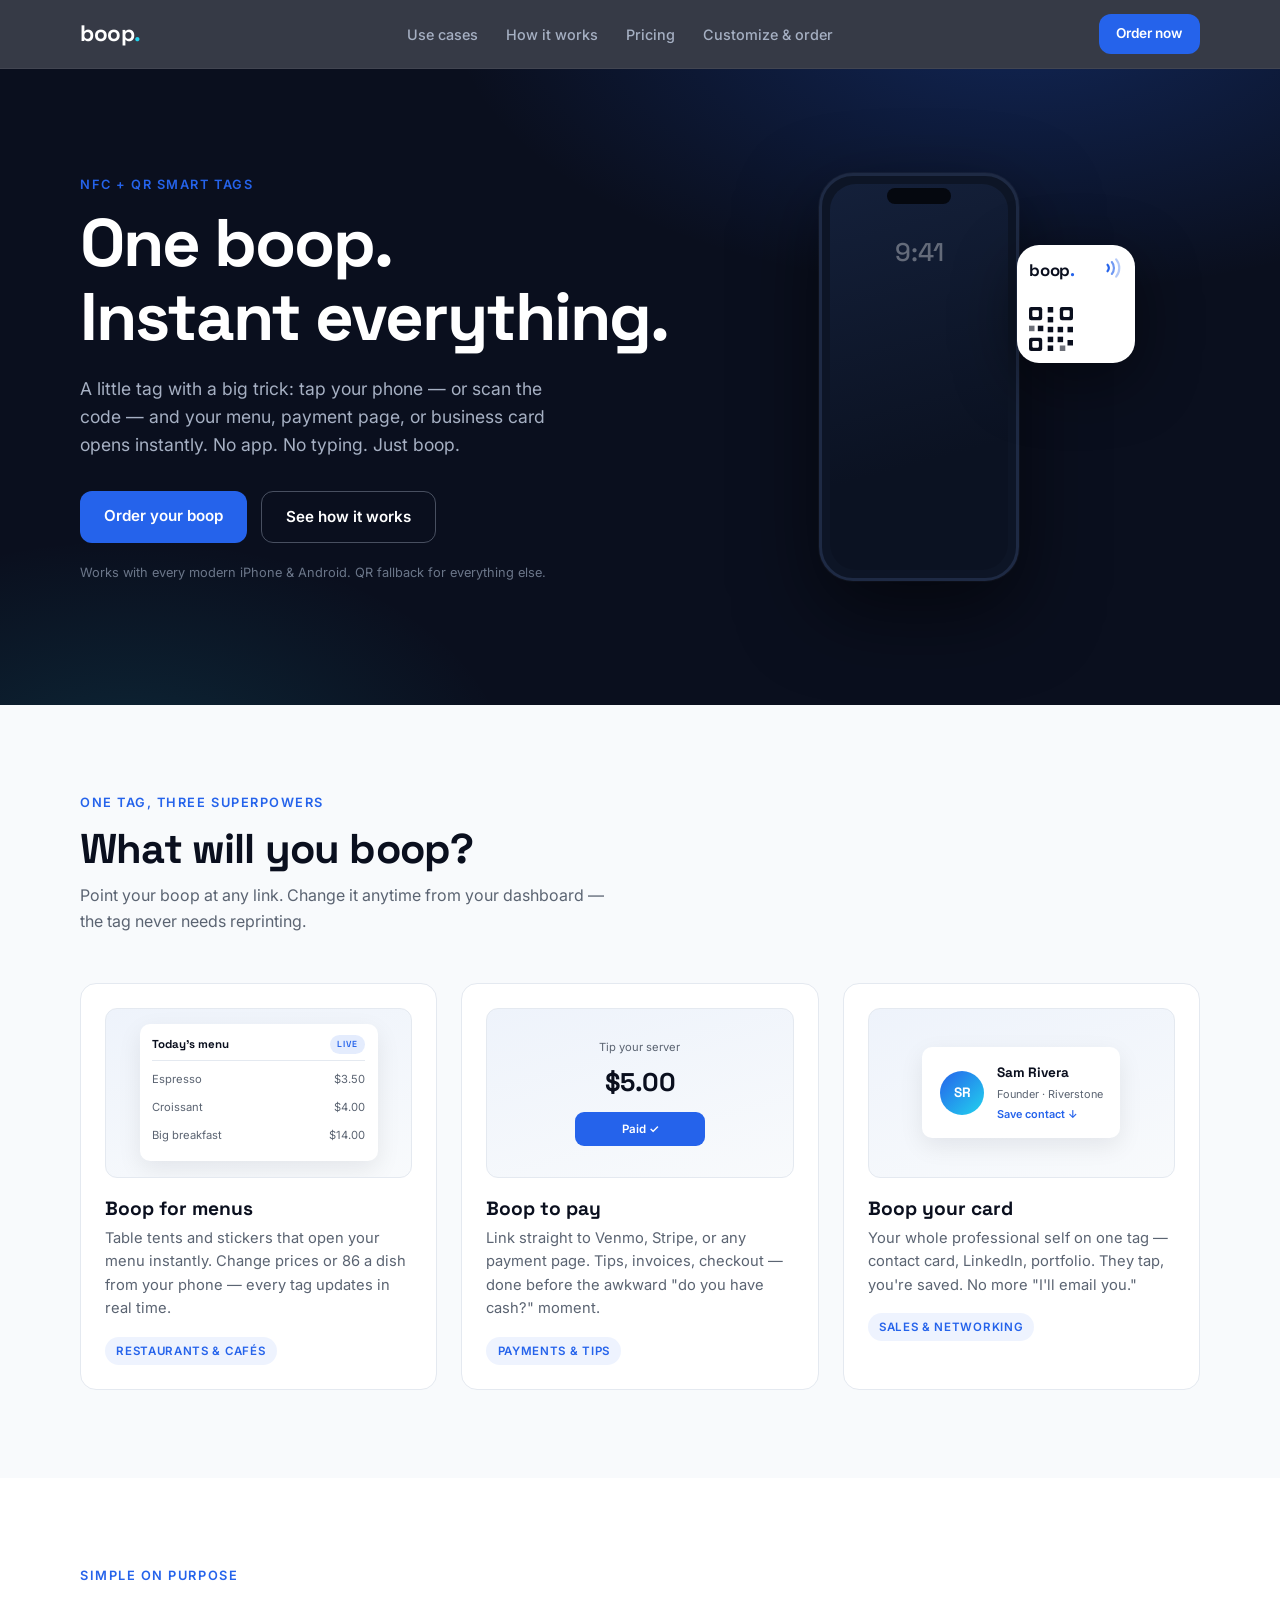
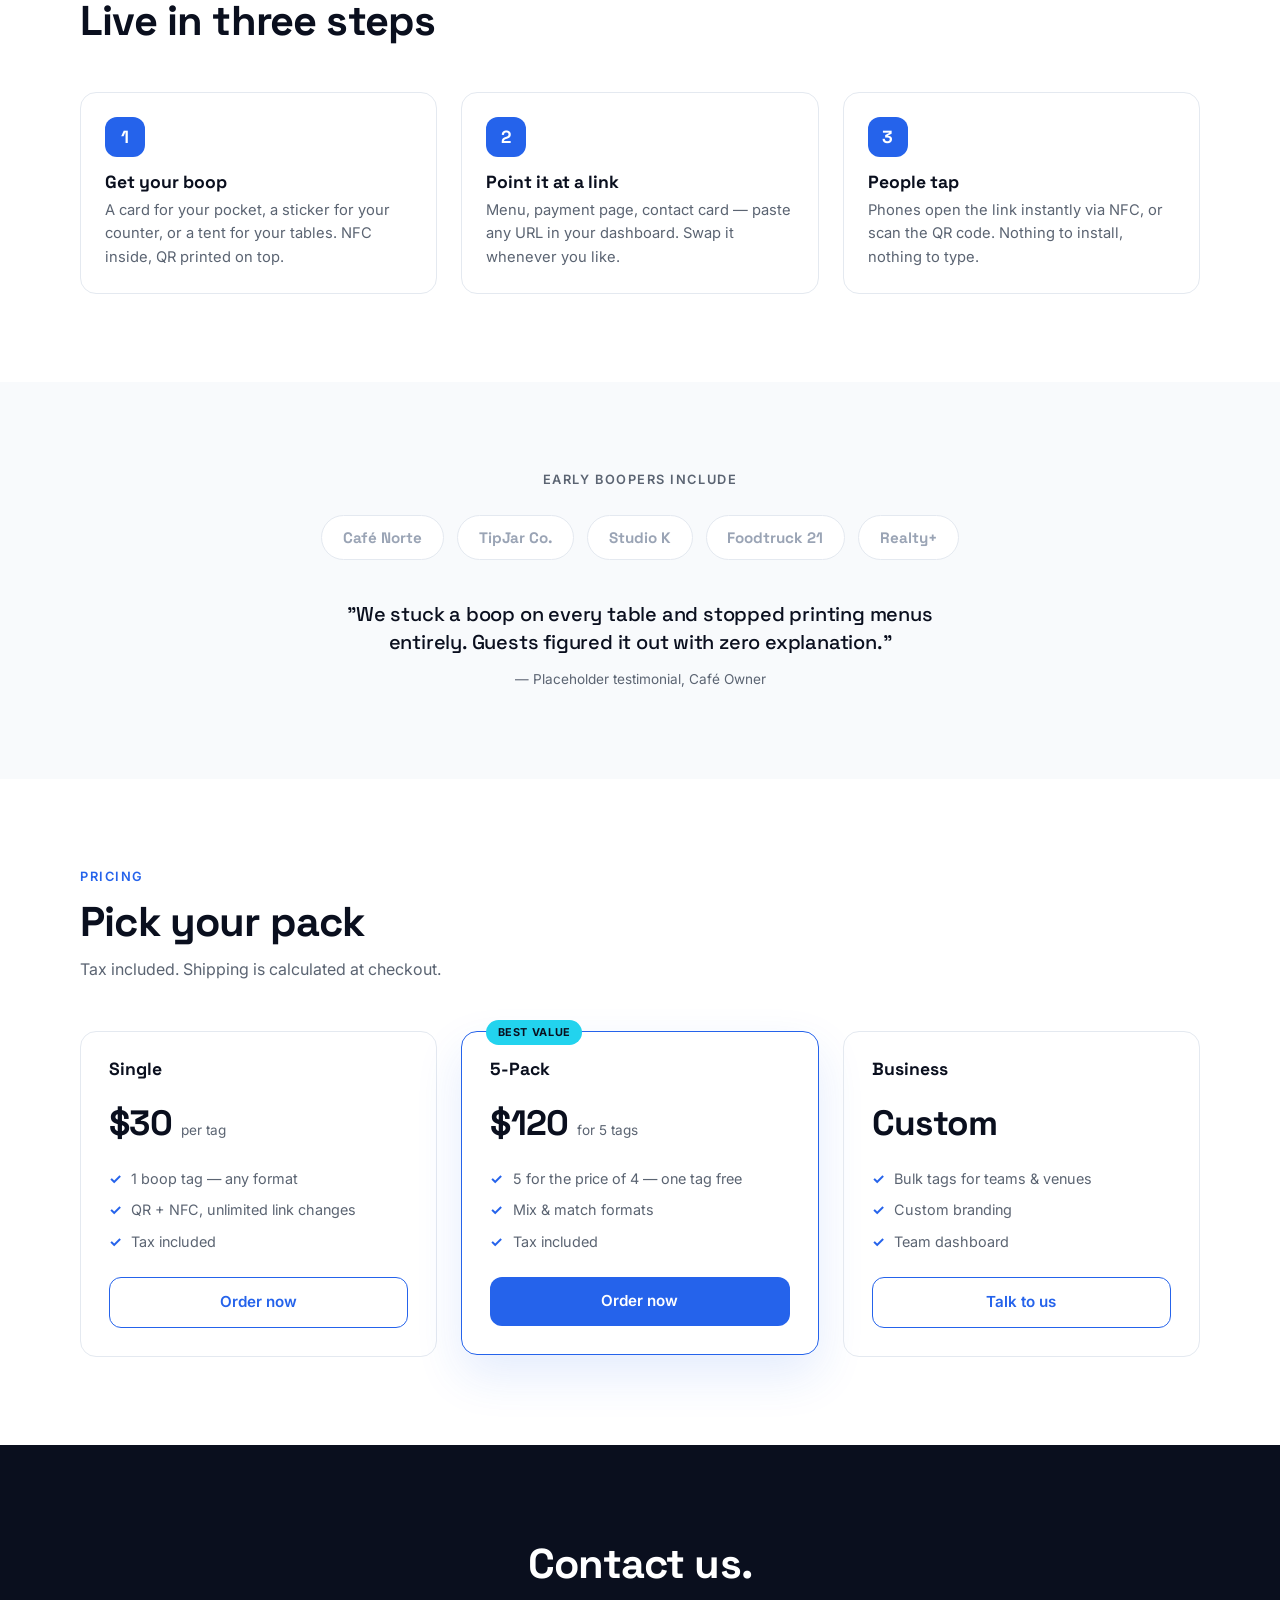
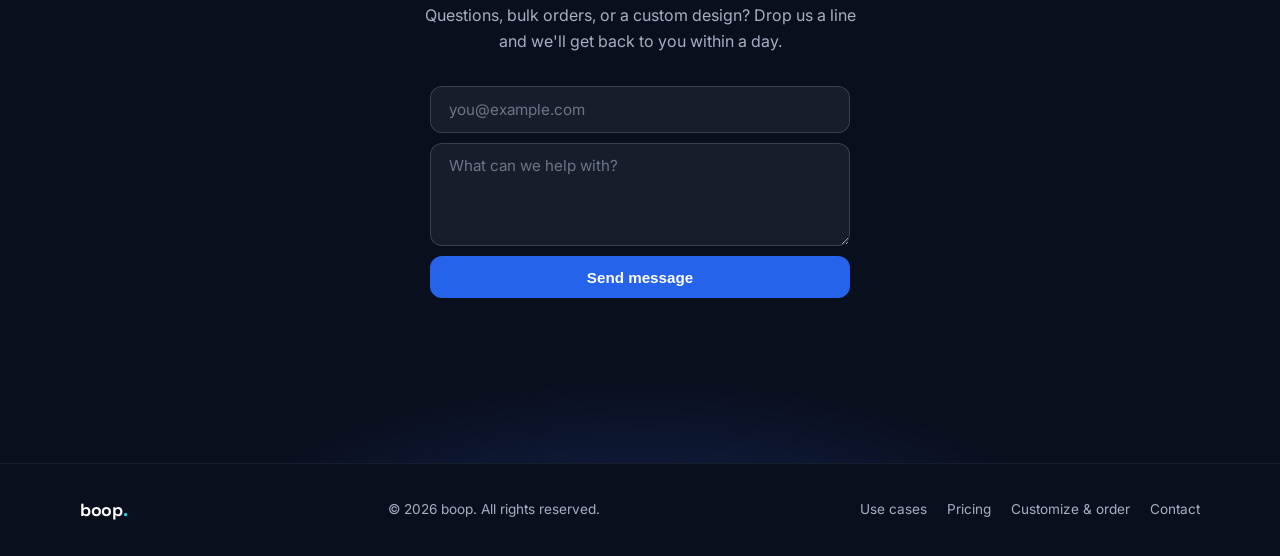
==== index.html @ d6238aea "Set real pricing: $30 per tag, 5 for the price of 4 Drops the early-bird/placeholder pricing. Landin" ====
<!DOCTYPE html>
<html lang="en">
<head>
  <meta charset="UTF-8" />
  <meta name="viewport" content="width=device-width, initial-scale=1.0" />
  <title>boop — one tap. instant everything.</title>
  <meta name="description" content="boop is a smart NFC + QR tag. One tap opens your menu, payment page, or business card — no app required." />
  <link rel="icon" href="data:image/svg+xml,%3Csvg xmlns='http://www.w3.org/2000/svg' viewBox='0 0 64 64'%3E%3Crect width='64' height='64' rx='14' fill='%232563EB'/%3E%3Ctext x='32' y='44' font-family='sans-serif' font-size='36' font-weight='700' fill='white' text-anchor='middle'%3Eb.%3C/text%3E%3C/svg%3E" />
  <link rel="preconnect" href="https://fonts.googleapis.com" />
  <link rel="preconnect" href="https://fonts.gstatic.com" crossorigin />
  <link href="https://fonts.googleapis.com/css2?family=Inter:wght@400;500;600&family=Space+Grotesk:wght@500;700&display=swap" rel="stylesheet" />
  <link rel="stylesheet" href="styles.css" />
</head>
<body>

  <header class="nav">
    <div class="container nav-inner">
      <a class="logo" href="#top">boop<span class="logo-dot">.</span></a>
      <nav class="nav-links" aria-label="Main">
        <a href="#use-cases">Use cases</a>
        <a href="#how">How it works</a>
        <a href="#pricing">Pricing</a>
        <a href="customize.html">Customize &amp; order</a>
      </nav>
      <a href="customize.html" class="btn btn-small">Order now</a>
    </div>
  </header>

  <main id="top">

    <!-- ============ HERO ============ -->
    <section class="hero">
      <div class="container hero-inner">
        <div class="hero-copy">
          <p class="eyebrow">NFC + QR smart tags</p>
          <h1>One boop.<br />Instant everything.</h1>
          <p class="sub">A little tag with a big trick: tap your phone — or scan the code — and your menu, payment page, or business card opens instantly. No app. No typing. Just boop.</p>
          <div class="hero-ctas">
            <a href="customize.html" class="btn">Order your boop</a>
            <a href="#how" class="btn btn-ghost">See how it works</a>
          </div>
          <p class="hero-note">Works with every modern iPhone &amp; Android. QR fallback for everything else.</p>
        </div>

        <!-- Animated demo: tag taps phone, content springs open. Cycles menu → pay → card. -->
        <div class="hero-stage" aria-hidden="true">
          <div class="stage">
            <div class="phone">
              <div class="phone-notch"></div>
              <div class="phone-screen">
                <div class="screen-idle">
                  <span class="idle-time">9:41</span>
                </div>

                <div class="scene scene-menu active" data-scene="menu">
                  <div class="mini-header pop">
                    <span class="mini-title">The Corner Café</span>
                    <span class="mini-chip">MENU</span>
                  </div>
                  <div class="menu-row pop"><span>Flat white</span><span class="price">$4.50</span></div>
                  <div class="menu-row pop"><span>Avocado toast</span><span class="price">$9.00</span></div>
                  <div class="menu-row pop"><span>Shakshuka</span><span class="price">$12.00</span></div>
                  <div class="menu-row pop"><span>Citrus salad</span><span class="price">$8.50</span></div>
                </div>

                <div class="scene scene-pay" data-scene="pay">
                  <div class="pay-wrap">
                    <span class="pay-label pop">Tip for Alex</span>
                    <span class="pay-amount pop">$12.00</span>
                    <div class="pay-btn pop">
                      <span class="pay-state pay-state-a">Pay</span>
                      <span class="pay-state pay-state-b">Paid ✓</span>
                    </div>
                  </div>
                </div>

                <div class="scene scene-card" data-scene="card">
                  <div class="contact-wrap">
                    <div class="avatar pop">JL</div>
                    <span class="contact-name pop">Jordan Lee</span>
                    <span class="contact-role pop">Head of Sales · Acme</span>
                    <div class="contact-actions pop">
                      <span class="mini-btn mini-btn-solid">Save contact</span>
                      <span class="mini-btn">LinkedIn</span>
                    </div>
                  </div>
                </div>
              </div>
            </div>

            <div class="tag">
              <div class="tag-face">
                <span class="tag-logo">boop<span class="logo-dot">.</span></span>
                <svg class="tag-nfc" viewBox="0 0 24 24" fill="none">
                  <path d="M6 9c1.5 1.8 1.5 4.2 0 6" stroke="currentColor" stroke-width="2" stroke-linecap="round"/>
                  <path d="M10 6.5c2.6 3.2 2.6 7.8 0 11" stroke="currentColor" stroke-width="2" stroke-linecap="round" opacity=".65"/>
                  <path d="M14 4c3.8 4.6 3.8 11.4 0 16" stroke="currentColor" stroke-width="2" stroke-linecap="round" opacity=".35"/>
                </svg>
                <svg class="tag-qr" viewBox="0 0 40 40">
                  <g fill="currentColor">
                    <rect x="0" y="0" width="12" height="12" rx="2"/><rect x="3" y="3" width="6" height="6" fill="#fff" rx="1"/>
                    <rect x="28" y="0" width="12" height="12" rx="2"/><rect x="31" y="3" width="6" height="6" fill="#fff" rx="1"/>
                    <rect x="0" y="28" width="12" height="12" rx="2"/><rect x="3" y="31" width="6" height="6" fill="#fff" rx="1"/>
                    <rect x="17" y="0" width="5" height="5"/><rect x="17" y="9" width="5" height="5"/>
                    <rect x="17" y="18" width="5" height="5"/><rect x="26" y="18" width="5" height="5"/>
                    <rect x="35" y="18" width="5" height="5"/><rect x="17" y="27" width="5" height="5"/>
                    <rect x="26" y="27" width="5" height="5"/><rect x="35" y="30" width="5" height="5"/>
                    <rect x="17" y="35" width="5" height="5"/><rect x="28" y="35" width="5" height="5" opacity=".6"/>
                    <rect x="8" y="17" width="5" height="5"/><rect x="0" y="17" width="5" height="5" opacity=".6"/>
                  </g>
                </svg>
              </div>
            </div>

            <div class="pulse p1"></div>
            <div class="pulse p2"></div>
            <div class="pulse p3"></div>
          </div>
        </div>
      </div>
    </section>

    <!-- ============ USE CASES ============ -->
    <section class="section section-paper" id="use-cases">
      <div class="container">
        <p class="eyebrow reveal">One tag, three superpowers</p>
        <h2 class="reveal">What will you boop?</h2>
        <p class="section-sub reveal">Point your boop at any link. Change it anytime from your dashboard — the tag never needs reprinting.</p>

        <div class="uc-grid">
          <!-- Menus -->
          <article class="uc-card reveal">
            <div class="uc-visual uc-visual-menu">
              <div class="demo-menu">
                <div class="demo-menu-head"><span>Today's menu</span><span class="mini-chip mini-chip-blue">LIVE</span></div>
                <div class="demo-menu-row anim-row"><span>Espresso</span><span>$3.50</span></div>
                <div class="demo-menu-row anim-row"><span>Croissant</span><span>$4.00</span></div>
                <div class="demo-menu-row anim-row"><span>Big breakfast</span><span>$14.00</span></div>
              </div>
            </div>
            <h3>Boop for menus</h3>
            <p>Table tents and stickers that open your menu instantly. Change prices or 86 a dish from your phone — every tag updates in real time.</p>
            <span class="uc-tag">Restaurants &amp; cafés</span>
          </article>

          <!-- Payments -->
          <article class="uc-card reveal">
            <div class="uc-visual uc-visual-pay">
              <div class="demo-pay">
                <span class="demo-pay-label">Tip your server</span>
                <span class="demo-pay-amount">$5.00</span>
                <div class="demo-pay-btn">
                  <span class="demo-pay-a">Tap to pay</span>
                  <span class="demo-pay-b">Paid ✓</span>
                </div>
              </div>
            </div>
            <h3>Boop to pay</h3>
            <p>Link straight to Venmo, Stripe, or any payment page. Tips, invoices, checkout — done before the awkward "do you have cash?" moment.</p>
            <span class="uc-tag">Payments &amp; tips</span>
          </article>

          <!-- Business card -->
          <article class="uc-card reveal">
            <div class="uc-visual uc-visual-card">
              <div class="demo-contact">
                <div class="demo-avatar">SR</div>
                <div class="demo-contact-lines">
                  <span class="demo-line demo-line-name">Sam Rivera</span>
                  <span class="demo-line">Founder · Riverstone</span>
                  <span class="demo-line demo-line-link">Save contact ↓</span>
                </div>
              </div>
            </div>
            <h3>Boop your card</h3>
            <p>Your whole professional self on one tag — contact card, LinkedIn, portfolio. They tap, you're saved. No more "I'll email you."</p>
            <span class="uc-tag">Sales &amp; networking</span>
          </article>
        </div>
      </div>
    </section>

    <!-- ============ HOW IT WORKS ============ -->
    <section class="section" id="how">
      <div class="container">
        <p class="eyebrow reveal">Simple on purpose</p>
        <h2 class="reveal">Live in three steps</h2>
        <div class="steps">
          <div class="step reveal">
            <span class="step-num">1</span>
            <h3>Get your boop</h3>
            <p>A card for your pocket, a sticker for your counter, or a tent for your tables. NFC inside, QR printed on top.</p>
          </div>
          <div class="step reveal">
            <span class="step-num">2</span>
            <h3>Point it at a link</h3>
            <p>Menu, payment page, contact card — paste any URL in your dashboard. Swap it whenever you like.</p>
          </div>
          <div class="step reveal">
            <span class="step-num">3</span>
            <h3>People tap</h3>
            <p>Phones open the link instantly via NFC, or scan the QR code. Nothing to install, nothing to type.</p>
          </div>
        </div>
      </div>
    </section>

    <!-- ============ SOCIAL PROOF (placeholder) ============ -->
    <section class="section section-paper" id="proof">
      <div class="container">
        <p class="proof-label reveal">Early boopers include</p>
        <div class="logo-row reveal">
          <!-- Placeholder logos — replace with real customers -->
          <span class="logo-chip">Café Norte</span>
          <span class="logo-chip">TipJar Co.</span>
          <span class="logo-chip">Studio K</span>
          <span class="logo-chip">Foodtruck 21</span>
          <span class="logo-chip">Realty+</span>
        </div>
        <blockquote class="quote reveal">
          <!-- Placeholder testimonial — replace with a real quote -->
          <p>"We stuck a boop on every table and stopped printing menus entirely. Guests figured it out with zero explanation."</p>
          <cite>— Placeholder testimonial, Café Owner</cite>
        </blockquote>
      </div>
    </section>

    <!-- ============ PRICING ============ -->
    <section class="section" id="pricing">
      <div class="container">
        <p class="eyebrow reveal">Pricing</p>
        <h2 class="reveal">Pick your pack</h2>
        <p class="section-sub reveal">Tax included. Shipping is calculated at checkout.</p>
        <div class="price-grid">
          <div class="price-card reveal">
            <h3>Single</h3>
            <p class="price"><span class="price-num">$30</span> per tag</p>
            <ul>
              <li>1 boop tag — any format</li>
              <li>QR + NFC, unlimited link changes</li>
              <li>Tax included</li>
            </ul>
            <a href="customize.html" class="btn btn-outline">Order now</a>
          </div>
          <div class="price-card price-card-featured reveal">
            <span class="badge">Best value</span>
            <h3>5-Pack</h3>
            <p class="price"><span class="price-num">$120</span> for 5 tags</p>
            <ul>
              <li>5 for the price of 4 — one tag free</li>
              <li>Mix &amp; match formats</li>
              <li>Tax included</li>
            </ul>
            <a href="customize.html" class="btn">Order now</a>
          </div>
          <div class="price-card reveal">
            <h3>Business</h3>
            <p class="price"><span class="price-num">Custom</span></p>
            <ul>
              <li>Bulk tags for teams &amp; venues</li>
              <li>Custom branding</li>
              <li>Team dashboard</li>
            </ul>
            <a href="#contact" class="btn btn-outline">Talk to us</a>
          </div>
        </div>
      </div>
    </section>

    <!-- ============ CONTACT ============ -->
    <section class="cta" id="contact">
      <div class="container cta-inner">
        <h2 class="reveal">Contact us.</h2>
        <p class="reveal">Questions, bulk orders, or a custom design? Drop us a line and we'll get back to you within a day.</p>
        <form class="cta-form cta-form-stacked reveal" id="signup-form" novalidate>
          <label class="visually-hidden" for="email">Email address</label>
          <input type="email" id="email" name="email" placeholder="you@example.com" required />
          <label class="visually-hidden" for="message">Message</label>
          <textarea id="message" name="message" rows="4" placeholder="What can we help with?"></textarea>
          <button type="submit" class="btn">Send message</button>
        </form>
        <p class="form-msg" id="form-msg" role="status"></p>
      </div>
    </section>

  </main>

  <footer class="footer">
    <div class="container footer-inner">
      <a class="logo logo-footer" href="#top">boop<span class="logo-dot">.</span></a>
      <p>© <span id="year"></span> boop. All rights reserved.</p>
      <nav class="footer-links" aria-label="Footer">
        <a href="#use-cases">Use cases</a>
        <a href="#pricing">Pricing</a>
        <a href="customize.html">Customize &amp; order</a>
        <a href="#contact">Contact</a>
      </nav>
    </div>
  </footer>

  <script src="script.js"></script>
</body>
</html>
---- styles.css ----
/* ============================================================
   boop. — clean fintech direction
   Ink #0A0F1E · Electric blue #2563EB · Cyan #22D3EE · Paper #F8FAFC
   Space Grotesk (headings) + Inter (body)
   ============================================================ */

:root {
  --ink: #0A0F1E;
  --ink-soft: #101a30;
  --blue: #2563EB;
  --blue-dark: #1d4fc4;
  --cyan: #22D3EE;
  --paper: #F8FAFC;
  --white: #ffffff;
  --muted: #5b6472;
  --muted-dark: #a6b0c3;
  --line: #e4e9f0;
  --line-dark: #1e2a44;
  --radius: 16px;
  --font-head: "Space Grotesk", sans-serif;
  --font-body: "Inter", system-ui, sans-serif;
  --cycle: 4.2s; /* hero animation loop length — keep in sync across keyframes */
}

* { margin: 0; padding: 0; box-sizing: border-box; }

html { scroll-behavior: smooth; }

body {
  font-family: var(--font-body);
  color: var(--ink);
  background: var(--white);
  line-height: 1.6;
  -webkit-font-smoothing: antialiased;
}

.container {
  width: min(1120px, 92%);
  margin-inline: auto;
}

h1, h2, h3 { font-family: var(--font-head); line-height: 1.1; }

h2 { font-size: clamp(1.8rem, 4vw, 2.6rem); letter-spacing: -0.02em; }

.eyebrow {
  font-size: 0.8rem;
  font-weight: 600;
  letter-spacing: 0.12em;
  text-transform: uppercase;
  color: var(--blue);
  margin-bottom: 0.75rem;
}

.section { padding: 5.5rem 0; }
.section-paper { background: var(--paper); }
.section-sub { color: var(--muted); max-width: 34rem; margin-top: 0.75rem; }

.visually-hidden {
  position: absolute; width: 1px; height: 1px;
  overflow: hidden; clip: rect(0 0 0 0); white-space: nowrap;
}

/* ---------- Buttons ---------- */
.btn {
  display: inline-block;
  background: var(--blue);
  color: var(--white);
  font-weight: 600;
  font-size: 0.95rem;
  padding: 0.8rem 1.5rem;
  border-radius: 12px;
  border: none;
  text-decoration: none;
  cursor: pointer;
  transition: background 0.2s ease, transform 0.2s ease, box-shadow 0.2s ease;
}
.btn:hover {
  background: var(--blue-dark);
  transform: translateY(-1px);
  box-shadow: 0 8px 24px rgba(37, 99, 235, 0.35);
}
.btn-small { padding: 0.55rem 1.1rem; font-size: 0.85rem; }
.btn-ghost {
  background: transparent;
  border: 1px solid rgba(166, 176, 195, 0.4);
  color: var(--white);
}
.btn-ghost:hover { background: rgba(255, 255, 255, 0.06); box-shadow: none; }
.btn-outline {
  background: transparent;
  border: 1px solid var(--blue);
  color: var(--blue);
}
.btn-outline:hover { background: var(--blue); color: var(--white); }

/* ---------- Nav ---------- */
.nav {
  position: sticky;
  top: 0;
  z-index: 50;
  background: rgba(10, 15, 30, 0.82);
  backdrop-filter: blur(12px);
  -webkit-backdrop-filter: blur(12px);
  border-bottom: 1px solid rgba(255, 255, 255, 0.06);
}
.nav-inner {
  display: flex;
  align-items: center;
  justify-content: space-between;
  padding: 0.9rem 0;
}
.logo {
  font-family: var(--font-head);
  font-weight: 700;
  font-size: 1.4rem;
  color: var(--white);
  text-decoration: none;
  letter-spacing: -0.02em;
}
.logo-dot { color: var(--cyan); }
.nav-links { display: flex; gap: 1.75rem; }
.nav-links a {
  color: var(--muted-dark);
  text-decoration: none;
  font-size: 0.9rem;
  font-weight: 500;
  transition: color 0.2s ease;
}
.nav-links a:hover { color: var(--white); }

/* ---------- Hero ---------- */
.hero {
  background:
    radial-gradient(60rem 30rem at 80% -10%, rgba(37, 99, 235, 0.28), transparent 60%),
    radial-gradient(40rem 24rem at 10% 110%, rgba(34, 211, 238, 0.12), transparent 60%),
    var(--ink);
  color: var(--white);
  overflow: hidden;
}
.hero-inner {
  display: grid;
  grid-template-columns: 1.1fr 0.9fr;
  align-items: center;
  gap: 2rem;
  padding: 5rem 0 6rem;
}
.hero h1 {
  font-size: clamp(2.6rem, 6.5vw, 4.2rem);
  letter-spacing: -0.03em;
  margin-bottom: 1.25rem;
}
.hero .sub {
  color: var(--muted-dark);
  font-size: 1.1rem;
  max-width: 30rem;
  margin-bottom: 2rem;
}
.hero-ctas { display: flex; gap: 0.9rem; flex-wrap: wrap; }
.hero-note { margin-top: 1.25rem; font-size: 0.8rem; color: #6b7689; }

/* ---------- Hero stage (animated demo) ---------- */
.hero-stage { display: flex; justify-content: center; }
.stage { position: relative; width: 360px; height: 460px; }

.phone {
  position: absolute;
  left: 44px;
  top: 24px;
  width: 200px;
  height: 408px;
  border-radius: 34px;
  background: #0d1526;
  border: 3px solid var(--line-dark);
  box-shadow: 0 30px 80px rgba(0, 0, 0, 0.55), 0 0 0 1px rgba(255, 255, 255, 0.04);
}
.phone-notch {
  position: absolute;
  top: 12px;
  left: 50%;
  transform: translateX(-50%);
  width: 64px;
  height: 16px;
  border-radius: 999px;
  background: #05080f;
  z-index: 3;
}
.phone-screen {
  position: absolute;
  inset: 8px;
  border-radius: 26px;
  background: linear-gradient(165deg, #14203a, #0b1222 70%);
  overflow: hidden;
}
.screen-idle {
  position: absolute;
  inset: 0;
  display: flex;
  justify-content: center;
  padding-top: 3rem;
}
.idle-time {
  font-family: var(--font-head);
  font-weight: 500;
  font-size: 1.6rem;
  color: rgba(255, 255, 255, 0.35);
}

/* Scenes inside the phone screen */
.scene {
  position: absolute;
  inset: 0;
  padding: 2.6rem 0.9rem 0.9rem;
  display: none;
  flex-direction: column;
  gap: 0.5rem;
}
.scene.active { display: flex; }

.pop {
  opacity: 0;
  animation: popIn var(--cycle) ease infinite;
}
.pop:nth-child(2) { animation-delay: 0.07s; }
.pop:nth-child(3) { animation-delay: 0.14s; }
.pop:nth-child(4) { animation-delay: 0.21s; }
.pop:nth-child(5) { animation-delay: 0.28s; }

@keyframes popIn {
  0%, 30%  { opacity: 0; transform: translateY(16px) scale(0.96); }
  37%      { opacity: 1; transform: translateY(-2px) scale(1.01); }
  41%, 86% { opacity: 1; transform: none; }
  94%, 100% { opacity: 0; transform: translateY(4px); }
}

.mini-header {
  display: flex;
  justify-content: space-between;
  align-items: center;
  padding-bottom: 0.4rem;
  border-bottom: 1px solid rgba(255, 255, 255, 0.08);
}
.mini-title {
  font-family: var(--font-head);
  font-weight: 700;
  font-size: 0.78rem;
  color: var(--white);
}
.mini-chip {
  font-size: 0.55rem;
  font-weight: 600;
  letter-spacing: 0.1em;
  padding: 0.15rem 0.45rem;
  border-radius: 999px;
  background: rgba(34, 211, 238, 0.15);
  color: var(--cyan);
}
.mini-chip-blue { background: rgba(37, 99, 235, 0.12); color: var(--blue); }

.menu-row {
  display: flex;
  justify-content: space-between;
  font-size: 0.72rem;
  color: #cdd5e1;
  padding: 0.45rem 0.1rem;
  border-bottom: 1px dashed rgba(255, 255, 255, 0.07);
}
.menu-row .price { color: var(--cyan); font-weight: 600; }

/* Pay scene */
.pay-wrap {
  flex: 1;
  display: flex;
  flex-direction: column;
  align-items: center;
  justify-content: center;
  gap: 0.5rem;
  text-align: center;
}
.pay-label { font-size: 0.7rem; color: var(--muted-dark); }
.pay-amount {
  font-family: var(--font-head);
  font-weight: 700;
  font-size: 2rem;
  color: var(--white);
  letter-spacing: -0.02em;
}
.pay-btn {
  position: relative;
  width: 82%;
  height: 38px;
  border-radius: 10px;
  background: var(--blue);
  overflow: hidden;
}
.pay-state {
  position: absolute;
  inset: 0;
  display: flex;
  align-items: center;
  justify-content: center;
  font-size: 0.78rem;
  font-weight: 600;
  color: var(--white);
}
.pay-state-a { animation: payA var(--cycle) ease infinite; }
.pay-state-b { opacity: 0; animation: payB var(--cycle) ease infinite; }
@keyframes payA {
  0%, 55%  { opacity: 1; }
  60%, 100% { opacity: 0; }
}
@keyframes payB {
  0%, 58%  { opacity: 0; transform: scale(0.9); }
  64%, 86% { opacity: 1; transform: scale(1); }
  94%, 100% { opacity: 0; }
}

/* Contact scene */
.contact-wrap {
  flex: 1;
  display: flex;
  flex-direction: column;
  align-items: center;
  justify-content: center;
  gap: 0.35rem;
  text-align: center;
}
.avatar {
  width: 56px;
  height: 56px;
  border-radius: 50%;
  display: flex;
  align-items: center;
  justify-content: center;
  font-family: var(--font-head);
  font-weight: 700;
  font-size: 1rem;
  color: var(--white);
  background: linear-gradient(135deg, var(--blue), var(--cyan));
  margin-bottom: 0.3rem;
}
.contact-name {
  font-family: var(--font-head);
  font-weight: 700;
  font-size: 0.95rem;
  color: var(--white);
}
.contact-role { font-size: 0.68rem; color: var(--muted-dark); }
.contact-actions { display: flex; gap: 0.4rem; margin-top: 0.5rem; }
.mini-btn {
  font-size: 0.62rem;
  font-weight: 600;
  padding: 0.35rem 0.7rem;
  border-radius: 8px;
  border: 1px solid rgba(255, 255, 255, 0.18);
  color: #cdd5e1;
}
.mini-btn-solid { background: var(--blue); border-color: var(--blue); color: var(--white); }

/* The boop tag */
.tag {
  position: absolute;
  right: 0;
  top: 96px;
  width: 118px;
  height: 118px;
  z-index: 4;
  animation: cardTap var(--cycle) cubic-bezier(0.4, 0, 0.2, 1) infinite;
  filter: drop-shadow(0 18px 32px rgba(0, 0, 0, 0.45));
}
@keyframes cardTap {
  0%       { transform: translate(76px, -36px) rotate(14deg); opacity: 0; }
  12%      { opacity: 1; }
  24%, 80% { transform: translate(-16px, 2px) rotate(5deg); opacity: 1; }
  94%, 100% { transform: translate(76px, -36px) rotate(14deg); opacity: 0; }
}
.tag-face {
  position: relative;
  width: 100%;
  height: 100%;
  border-radius: 22px;
  background: var(--white);
  padding: 12px;
}
.tag-logo {
  font-family: var(--font-head);
  font-weight: 700;
  font-size: 1.05rem;
  color: var(--ink);
  letter-spacing: -0.02em;
}
.tag-logo .logo-dot { color: var(--blue); }
.tag-nfc {
  position: absolute;
  top: 10px;
  right: 8px;
  width: 26px;
  height: 26px;
  color: var(--blue);
}
.tag-qr {
  position: absolute;
  bottom: 12px;
  left: 12px;
  width: 44px;
  height: 44px;
  color: var(--ink);
}

/* NFC pulse rings at the contact point */
.pulse {
  position: absolute;
  left: 226px;
  top: 148px;
  width: 22px;
  height: 22px;
  border: 2px solid var(--cyan);
  border-radius: 50%;
  opacity: 0;
  z-index: 5;
  animation: pulseRing var(--cycle) ease-out infinite;
}
.pulse.p2 { animation-delay: 0.18s; }
.pulse.p3 { animation-delay: 0.36s; }
@keyframes pulseRing {
  0%, 24% { transform: scale(0.3); opacity: 0; }
  27%     { opacity: 0.9; }
  55%     { transform: scale(4.5); opacity: 0; }
  100%    { opacity: 0; }
}

/* ---------- Use cases ---------- */
.uc-grid {
  display: grid;
  grid-template-columns: repeat(3, 1fr);
  gap: 1.5rem;
  margin-top: 3rem;
}
.uc-card {
  background: var(--white);
  border: 1px solid var(--line);
  border-radius: var(--radius);
  padding: 1.5rem;
  transition: transform 0.25s ease, box-shadow 0.25s ease;
}
.uc-card:hover {
  transform: translateY(-4px);
  box-shadow: 0 20px 48px rgba(10, 15, 30, 0.08);
}
.uc-card h3 { font-size: 1.2rem; margin: 1.25rem 0 0.5rem; }
.uc-card p { color: var(--muted); font-size: 0.92rem; }
.uc-tag {
  display: inline-block;
  margin-top: 1rem;
  font-size: 0.72rem;
  font-weight: 600;
  letter-spacing: 0.06em;
  text-transform: uppercase;
  color: var(--blue);
  background: rgba(37, 99, 235, 0.08);
  padding: 0.3rem 0.7rem;
  border-radius: 999px;
}

.uc-visual {
  height: 170px;
  border-radius: 12px;
  background: linear-gradient(165deg, #eef3fb, var(--paper));
  border: 1px solid var(--line);
  display: flex;
  align-items: center;
  justify-content: center;
  overflow: hidden;
}

/* Menu demo */
.demo-menu {
  width: 78%;
  background: var(--white);
  border-radius: 10px;
  padding: 0.7rem 0.8rem;
  box-shadow: 0 8px 24px rgba(10, 15, 30, 0.08);
}
.demo-menu-head {
  display: flex;
  justify-content: space-between;
  align-items: center;
  font-family: var(--font-head);
  font-weight: 700;
  font-size: 0.72rem;
  padding-bottom: 0.4rem;
  border-bottom: 1px solid var(--line);
  margin-bottom: 0.3rem;
}
.demo-menu-row {
  display: flex;
  justify-content: space-between;
  font-size: 0.7rem;
  color: var(--muted);
  padding: 0.32rem 0;
  opacity: 0;
  transform: translateX(-10px);
}
.visible .demo-menu-row { animation: rowIn 0.5s ease both; }
.visible .demo-menu-row:nth-child(2) { animation-delay: 0.15s; }
.visible .demo-menu-row:nth-child(3) { animation-delay: 0.3s; }
.visible .demo-menu-row:nth-child(4) { animation-delay: 0.45s; }
@keyframes rowIn {
  to { opacity: 1; transform: none; }
}

/* Pay demo */
.demo-pay {
  display: flex;
  flex-direction: column;
  align-items: center;
  gap: 0.3rem;
}
.demo-pay-label { font-size: 0.7rem; color: var(--muted); }
.demo-pay-amount {
  font-family: var(--font-head);
  font-weight: 700;
  font-size: 1.6rem;
  letter-spacing: -0.02em;
}
.demo-pay-btn {
  position: relative;
  width: 130px;
  height: 34px;
  border-radius: 9px;
  background: var(--blue);
  overflow: hidden;
  margin-top: 0.3rem;
}
.demo-pay-a, .demo-pay-b {
  position: absolute;
  inset: 0;
  display: flex;
  align-items: center;
  justify-content: center;
  font-size: 0.72rem;
  font-weight: 600;
  color: var(--white);
}
.demo-pay-b { opacity: 0; }
.visible .demo-pay-a { animation: demoPayA 0.4s ease 1s both; }
.visible .demo-pay-b { animation: demoPayB 0.4s ease 1.2s both; }
@keyframes demoPayA { to { opacity: 0; } }
@keyframes demoPayB {
  from { opacity: 0; transform: scale(0.85); }
  to   { opacity: 1; transform: scale(1); }
}

/* Contact demo */
.demo-contact {
  display: flex;
  align-items: center;
  gap: 0.8rem;
  background: var(--white);
  border-radius: 10px;
  padding: 0.9rem 1.1rem;
  box-shadow: 0 8px 24px rgba(10, 15, 30, 0.08);
}
.demo-avatar {
  width: 44px;
  height: 44px;
  border-radius: 50%;
  display: flex;
  align-items: center;
  justify-content: center;
  font-family: var(--font-head);
  font-weight: 700;
  font-size: 0.85rem;
  color: var(--white);
  background: linear-gradient(135deg, var(--blue), var(--cyan));
  flex-shrink: 0;
  transform: scale(0);
}
.visible .demo-avatar { animation: avatarPop 0.45s cubic-bezier(0.34, 1.56, 0.64, 1) 0.1s both; }
@keyframes avatarPop { to { transform: scale(1); } }
.demo-contact-lines { display: flex; flex-direction: column; gap: 0.15rem; }
.demo-line {
  font-size: 0.68rem;
  color: var(--muted);
  opacity: 0;
  transform: translateX(-8px);
}
.demo-line-name { font-family: var(--font-head); font-weight: 700; font-size: 0.85rem; color: var(--ink); }
.demo-line-link { color: var(--blue); font-weight: 600; }
.visible .demo-line { animation: rowIn 0.45s ease both 0.25s; }
.visible .demo-line:nth-child(2) { animation-delay: 0.4s; }
.visible .demo-line:nth-child(3) { animation-delay: 0.55s; }

/* ---------- How it works ---------- */
.steps {
  display: grid;
  grid-template-columns: repeat(3, 1fr);
  gap: 1.5rem;
  margin-top: 3rem;
}
.step {
  padding: 1.5rem;
  border-radius: var(--radius);
  border: 1px solid var(--line);
}
.step-num {
  display: inline-flex;
  align-items: center;
  justify-content: center;
  width: 40px;
  height: 40px;
  border-radius: 12px;
  background: var(--blue);
  color: var(--white);
  font-family: var(--font-head);
  font-weight: 700;
  font-size: 1.1rem;
  margin-bottom: 1rem;
}
.step h3 { font-size: 1.1rem; margin-bottom: 0.4rem; }
.step p { color: var(--muted); font-size: 0.92rem; }

/* ---------- Social proof ---------- */
#proof { text-align: center; }
.proof-label {
  font-size: 0.8rem;
  font-weight: 600;
  letter-spacing: 0.12em;
  text-transform: uppercase;
  color: var(--muted);
  margin-bottom: 1.5rem;
}
.logo-row {
  display: flex;
  justify-content: center;
  flex-wrap: wrap;
  gap: 0.8rem;
}
.logo-chip {
  font-family: var(--font-head);
  font-weight: 700;
  font-size: 0.95rem;
  color: #9aa4b5;
  padding: 0.6rem 1.3rem;
  border-radius: 999px;
  background: var(--white);
  border: 1px solid var(--line);
}
.quote {
  max-width: 38rem;
  margin: 2.5rem auto 0;
}
.quote p {
  font-family: var(--font-head);
  font-weight: 500;
  font-size: 1.25rem;
  line-height: 1.4;
  letter-spacing: -0.01em;
}
.quote cite {
  display: block;
  margin-top: 0.8rem;
  font-style: normal;
  font-size: 0.85rem;
  color: var(--muted);
}

/* ---------- Pricing ---------- */
.price-grid {
  display: grid;
  grid-template-columns: repeat(3, 1fr);
  gap: 1.5rem;
  margin-top: 3rem;
  align-items: start;
}
.price-card {
  position: relative;
  border: 1px solid var(--line);
  border-radius: var(--radius);
  padding: 1.75rem;
  display: flex;
  flex-direction: column;
  gap: 1rem;
}
.price-card-featured {
  border-color: var(--blue);
  box-shadow: 0 20px 48px rgba(37, 99, 235, 0.12);
}
.badge {
  position: absolute;
  top: -12px;
  left: 1.5rem;
  background: var(--cyan);
  color: var(--ink);
  font-size: 0.68rem;
  font-weight: 700;
  letter-spacing: 0.06em;
  text-transform: uppercase;
  padding: 0.25rem 0.7rem;
  border-radius: 999px;
}
.price-card h3 { font-size: 1.1rem; }
.price { color: var(--muted); font-size: 0.85rem; }
.price-num {
  font-family: var(--font-head);
  font-weight: 700;
  font-size: 2.2rem;
  color: var(--ink);
  letter-spacing: -0.02em;
  margin-right: 0.3rem;
}
.price-card ul { list-style: none; display: flex; flex-direction: column; gap: 0.5rem; }
.price-card li {
  font-size: 0.9rem;
  color: var(--muted);
  padding-left: 1.4rem;
  position: relative;
}
.price-card li::before {
  content: "✓";
  position: absolute;
  left: 0;
  color: var(--blue);
  font-weight: 700;
}
.price-card .btn, .price-card .btn-outline { text-align: center; margin-top: 0.5rem; }

/* ---------- CTA ---------- */
.cta {
  background:
    radial-gradient(50rem 26rem at 50% 130%, rgba(37, 99, 235, 0.35), transparent 65%),
    var(--ink);
  color: var(--white);
  padding: 6rem 0;
  text-align: center;
}
.cta p { color: var(--muted-dark); max-width: 28rem; margin: 1rem auto 2rem; }
.cta-form {
  display: flex;
  gap: 0.6rem;
  justify-content: center;
  flex-wrap: wrap;
}
.cta-form input {
  font-family: var(--font-body);
  font-size: 0.95rem;
  padding: 0.8rem 1.1rem;
  border-radius: 12px;
  border: 1px solid rgba(255, 255, 255, 0.15);
  background: rgba(255, 255, 255, 0.06);
  color: var(--white);
  width: min(320px, 100%);
  outline: none;
  transition: border-color 0.2s ease;
}
.cta-form input::placeholder { color: #6b7689; }
.cta-form input:focus { border-color: var(--cyan); }
.cta-form-stacked {
  flex-direction: column;
  align-items: stretch;
  max-width: 420px;
  margin-inline: auto;
}
.cta-form-stacked input { width: 100%; }
.cta-form textarea {
  font-family: var(--font-body);
  font-size: 0.95rem;
  padding: 0.8rem 1.1rem;
  border-radius: 12px;
  border: 1px solid rgba(255, 255, 255, 0.15);
  background: rgba(255, 255, 255, 0.06);
  color: var(--white);
  resize: vertical;
  min-height: 96px;
  outline: none;
  transition: border-color 0.2s ease;
}
.cta-form textarea::placeholder { color: #6b7689; }
.cta-form textarea:focus { border-color: var(--cyan); }
.form-msg { margin-top: 1rem; font-size: 0.9rem; color: var(--cyan); min-height: 1.4em; }

/* ---------- Footer ---------- */
.footer {
  background: var(--ink);
  color: var(--muted-dark);
  border-top: 1px solid rgba(255, 255, 255, 0.06);
  padding: 2rem 0;
  font-size: 0.85rem;
}
.footer-inner {
  display: flex;
  align-items: center;
  justify-content: space-between;
  gap: 1rem;
  flex-wrap: wrap;
}
.logo-footer { font-size: 1.1rem; }
.footer-links { display: flex; gap: 1.25rem; }
.footer-links a { color: var(--muted-dark); text-decoration: none; }
.footer-links a:hover { color: var(--white); }

/* ---------- Scroll reveal ---------- */
.reveal {
  opacity: 0;
  transform: translateY(20px);
  transition: opacity 0.6s ease, transform 0.6s ease;
}
.reveal.visible { opacity: 1; transform: none; }

/* ============================================================
   Customize page (design studio)
   ============================================================ */

.nav-links .nav-active { color: var(--white); }

.customize-hero {
  background:
    radial-gradient(50rem 24rem at 85% -20%, rgba(37, 99, 235, 0.3), transparent 60%),
    var(--ink);
  color: var(--white);
  padding: 4rem 0 4.5rem;
}
.customize-hero h1 {
  font-size: clamp(2.2rem, 5vw, 3.4rem);
  letter-spacing: -0.03em;
  margin-bottom: 1rem;
}
.customize-hero .sub {
  color: var(--muted-dark);
  font-size: 1.05rem;
  max-width: 32rem;
}

/* ---------- Template gallery ---------- */
.templates { background: var(--paper); padding: 3.5rem 0 0.5rem; }
.tpl-group-title {
  font-size: 1.05rem;
  letter-spacing: -0.01em;
  margin-top: 2.25rem;
}
.tpl-group-note {
  font-family: var(--font-body);
  font-size: 0.82rem;
  font-weight: 400;
  color: var(--muted);
  margin-left: 0.4rem;
}
.tpl-grid {
  display: grid;
  grid-template-columns: repeat(auto-fill, minmax(230px, 1fr));
  gap: 1rem;
  margin-top: 1rem;
}
.tpl-card {
  font-family: var(--font-body);
  text-align: left;
  background: var(--white);
  border: 1px solid var(--line);
  border-radius: var(--radius);
  padding: 0 1.1rem 1.1rem;
  cursor: pointer;
  transition: border-color 0.2s ease, transform 0.2s ease, box-shadow 0.2s ease;
}
.tpl-card:hover {
  border-color: var(--blue);
  transform: translateY(-3px);
  box-shadow: 0 16px 36px rgba(10, 15, 30, 0.08);
}
.tpl-card[aria-pressed="true"] {
  border-color: var(--blue);
  box-shadow: 0 0 0 1px var(--blue), 0 16px 36px rgba(37, 99, 235, 0.12);
}
.tpl-thumb {
  position: relative;
  display: flex;
  align-items: center;
  justify-content: center;
  height: 170px;
  overflow: hidden;
  pointer-events: none;
  perspective: 1200px;
}
.tpl-thumb .preview-tag {
  transform: scale(0.5);
  flex-shrink: 0;
  box-shadow: 0 12px 28px rgba(10, 15, 30, 0.22);
}
/* Two-sided template thumbs flip to their back on hover/focus */
.tpl-flip { display: flex; align-items: center; justify-content: center; }
.tpl-flip .flip-face {
  display: flex;
  align-items: center;
  justify-content: center;
}
.tpl-card:hover .tpl-flip,
.tpl-card:focus-visible .tpl-flip { transform: rotateY(180deg); }
.tpl-badge {
  position: absolute;
  top: 10px;
  right: 0;
  font-size: 0.6rem;
  font-weight: 600;
  letter-spacing: 0.05em;
  text-transform: uppercase;
  color: var(--muted);
  background: var(--paper);
  border: 1px solid var(--line);
  border-radius: 999px;
  padding: 0.15rem 0.55rem;
}
.tpl-label {
  display: block;
  font-family: var(--font-head);
  font-weight: 700;
  font-size: 0.98rem;
  color: var(--ink);
}
.tpl-desc {
  display: block;
  font-size: 0.8rem;
  color: var(--muted);
  margin-top: 0.15rem;
  line-height: 1.45;
}

.customizer { padding: 4rem 0 5.5rem; background: var(--paper); }
.customizer-grid {
  display: grid;
  grid-template-columns: 1fr 1.1fr;
  gap: 3rem;
  align-items: start;
}

/* ---------- Live preview ---------- */
.preview-panel { position: sticky; top: 6rem; }

.pv-tabs { display: flex; justify-content: center; gap: 0.4rem; margin-bottom: 0.9rem; }
.pv-tab {
  font-family: var(--font-body);
  font-size: 0.82rem;
  font-weight: 600;
  color: var(--muted);
  background: var(--white);
  border: 1px solid var(--line);
  border-radius: 999px;
  padding: 0.4rem 1.1rem;
  cursor: pointer;
  transition: background 0.2s ease, color 0.2s ease, border-color 0.2s ease;
}
.pv-tab:hover:not(:disabled) { border-color: var(--blue); color: var(--blue); }
.pv-tab-active, .pv-tab-active:hover:not(:disabled) {
  background: var(--blue);
  border-color: var(--blue);
  color: var(--white);
}
.pv-tab:disabled { opacity: 0.45; cursor: not-allowed; }

/* 3D flip between front and back faces */
.flip-scene { perspective: 1400px; }
.flip-inner, .tpl-flip {
  position: relative;
  display: block;
  transform-style: preserve-3d;
  transition: transform 0.55s cubic-bezier(0.4, 0.1, 0.2, 1);
}
.flip-inner.flipped { transform: rotateY(180deg); }
.flip-face {
  display: block;
  backface-visibility: hidden;
  -webkit-backface-visibility: hidden;
}
.flip-back {
  position: absolute;
  inset: 0;
  transform: rotateY(180deg);
  display: flex;
  align-items: center;
  justify-content: center;
}

/* Back-of-tag layout */
.preview-tag.pv-back {
  justify-content: center;
  align-items: center;
  text-align: center;
  gap: 0.7rem;
}
.pv-qr-big { width: 84px; height: 84px; }
.format-sticker.pv-back .pv-qr-big { width: 76px; height: 76px; }
.pv-back-name {
  font-family: var(--font-head);
  font-weight: 700;
  font-size: 0.85rem;
  opacity: 0.9;
}
.pv-back-callout {
  font-size: 0.62rem;
  font-weight: 600;
  letter-spacing: 0.13em;
  text-transform: uppercase;
  opacity: 0.7;
}
.pv-back.back-qr .pv-back-name,
.pv-back.back-qr .pv-back-callout { display: none; }
.pv-back.back-blank .pv-back-name,
.pv-back.back-blank .pv-qr-big,
.pv-back.back-blank .pv-back-callout { display: none; }
.preview-stage {
  background: var(--white);
  border: 1px solid var(--line);
  border-radius: var(--radius);
  min-height: 380px;
  display: flex;
  align-items: center;
  justify-content: center;
  padding: 2.5rem 1.5rem;
}
.preview-caption {
  text-align: center;
  margin-top: 1rem;
  font-size: 0.85rem;
  font-weight: 500;
  color: var(--muted);
}

.preview-tag {
  --pv-bg: #ffffff;
  --pv-fg: #0a0f1e;
  position: relative;
  background: var(--pv-bg);
  color: var(--pv-fg);
  border: 1px solid rgba(10, 15, 30, 0.08);
  box-shadow: 0 24px 56px rgba(10, 15, 30, 0.18);
  display: flex;
  flex-direction: column;
  justify-content: space-between;
  padding: 20px;
  transition: background 0.25s ease, color 0.25s ease, border-radius 0.3s ease,
    width 0.3s ease, height 0.3s ease;
}
.preview-tag.format-card { width: 320px; height: 200px; border-radius: 18px; }
.preview-tag.format-sticker {
  width: 250px;
  height: 250px;
  border-radius: 50%;
  align-items: center;
  text-align: center;
  padding: 30px;
}
.preview-tag.format-tent {
  width: 290px;
  height: 210px;
  border-radius: 14px 14px 4px 4px;
  margin-bottom: 18px;
}
/* 5×7 counter display — rendered at 44px per inch (220×308).
   Framed-poster layout: accent header band, bold headline, subline,
   use-case extras, QR box + tap panel, boop footer. */
.preview-tag.format-five7 {
  width: 220px;
  height: 308px;
  border-radius: 10px;
  padding: 0;
  overflow: hidden;
  justify-content: flex-start;
}
.preview-tag.pv-back.format-five7 { padding: 20px; justify-content: center; }

/* Poster elements hidden everywhere except the five7 front */
.pv-poster-band, .pv-poster-sub, .pv-poster-extra,
.pv-poster-row, .pv-poster-foot { display: none; }
.format-five7 .pv-brand, .format-five7 .pv-bottom { display: none; }
.pv-back .pv-poster-band, .pv-back .pv-poster-sub, .pv-back .pv-poster-extra,
.pv-back .pv-poster-row, .pv-back .pv-poster-foot { display: none; }

.format-five7:not(.pv-back) .pv-poster-band {
  display: flex;
  align-items: center;
  justify-content: space-between;
  background: linear-gradient(100deg, var(--pv-accent), color-mix(in srgb, var(--pv-accent), #fff 18%));
  color: var(--pv-accent-fg, #fff);
  padding: 9px 13px;
  min-height: 32px;
}
.pv-poster-label {
  font-size: 6.5px;
  font-weight: 700;
  letter-spacing: 0.18em;
}
.pv-poster-dot {
  width: 9px;
  height: 9px;
  border-radius: 50%;
  background: var(--pv-accent-fg, #fff);
  box-shadow: 0 0 0 2.5px color-mix(in srgb, var(--pv-accent-fg, #fff), transparent 65%);
}
.pv-poster-logo { max-height: 16px; max-width: 52px; object-fit: contain; }

.format-five7:not(.pv-back) .pv-callout {
  display: block;
  font-family: var(--font-head);
  font-weight: 700;
  font-size: 19px;
  line-height: 1.04;
  letter-spacing: -0.02em;
  text-transform: none;
  opacity: 1;
  text-align: left;
  padding: 13px 14px 5px;
}
.format-five7:not(.pv-back) .pv-poster-sub {
  display: block;
  font-size: 6.8px;
  line-height: 1.45;
  opacity: 0.62;
  text-align: left;
  padding: 0 14px;
}
.format-five7:not(.pv-back) .pv-poster-extra {
  display: flex;
  flex-direction: column;
  gap: 4px;
  padding: 7px 14px 0;
  text-align: left;
}
.pv-stars { color: var(--pv-accent); font-size: 13px; letter-spacing: 1.5px; line-height: 1; }
.pv-extra-line { font-size: 7px; opacity: 0.75; }
.pv-rule-line {
  font-size: 5.5px;
  font-weight: 600;
  letter-spacing: 0.16em;
  opacity: 0.55;
  border-top: 1px solid color-mix(in srgb, var(--pv-fg), transparent 75%);
  padding-top: 3px;
}
.pv-chips { display: flex; gap: 3px; }
.pv-chips span {
  font-size: 5px;
  font-weight: 700;
  letter-spacing: 0.08em;
  border: 1px solid color-mix(in srgb, var(--pv-fg), transparent 65%);
  border-radius: 999px;
  padding: 2px 6px;
}

.format-five7:not(.pv-back) .pv-poster-row {
  display: flex;
  gap: 7px;
  align-items: stretch;
  padding: 8px 14px 0;
  margin-top: auto;
}
.pv-qrbox {
  flex: 1.35;
  display: flex;
  flex-direction: column;
  border: 1.5px solid color-mix(in srgb, var(--pv-fg), transparent 15%);
  background: #fff;
}
.pv-qrbox-head {
  background: #10141f;
  color: #fff;
  font-size: 5.5px;
  font-weight: 700;
  letter-spacing: 0.16em;
  text-align: center;
  padding: 3.5px 2px;
}
.pv-qrbox-img { width: 100%; flex: 1; object-fit: contain; padding: 5px; box-sizing: border-box; min-height: 0; }
.pv-tappanel {
  flex: 1;
  display: flex;
  flex-direction: column;
  align-items: center;
  justify-content: center;
  gap: 2px;
  background: var(--pv-accent);
  color: var(--pv-accent-fg, #fff);
  border-radius: 9px;
  min-height: 92px;
  padding: 8px 4px;
}
.pv-tappanel-nfc { width: 20px; height: 20px; transform: rotate(90deg); margin-bottom: 2px; }
.pv-tappanel-tap {
  font-family: var(--font-head);
  font-weight: 700;
  font-size: 11px;
  letter-spacing: 0.08em;
}
.pv-tappanel-hint { font-size: 4.6px; font-weight: 600; letter-spacing: 0.14em; }

.format-five7:not(.pv-back) .pv-poster-foot {
  display: flex;
  align-items: center;
  justify-content: space-between;
  margin: 8px 14px 0;
  padding: 6px 0 10px;
  border-top: 1px solid color-mix(in srgb, var(--pv-fg), transparent 78%);
}
.pv-poster-boop {
  font-family: var(--font-head);
  font-weight: 700;
  font-size: 8px;
  letter-spacing: -0.01em;
}
.pv-poster-name { font-size: 6.5px; opacity: 0.6; }
.preview-tag.format-tent::after {
  content: "";
  position: absolute;
  left: 6%;
  bottom: -16px;
  width: 88%;
  height: 16px;
  border-radius: 0 0 10px 10px;
  background: color-mix(in srgb, var(--pv-bg), #000 28%);
}

.pv-brand { display: flex; align-items: center; gap: 0.6rem; min-height: 38px; }
.format-sticker .pv-brand { flex-direction: column; gap: 0.35rem; }
#pv-logo {
  max-height: 36px;
  max-width: 90px;
  border-radius: 6px;
  object-fit: contain;
}
.pv-name {
  font-family: var(--font-head);
  font-weight: 700;
  font-size: 1.05rem;
  letter-spacing: -0.01em;
  line-height: 1.2;
  overflow-wrap: anywhere;
}
.pv-callout {
  font-size: 0.72rem;
  font-weight: 600;
  letter-spacing: 0.13em;
  text-transform: uppercase;
  opacity: 0.8;
}
.pv-bottom { display: flex; justify-content: space-between; align-items: flex-end; }
.format-sticker .pv-bottom { justify-content: center; gap: 0.9rem; align-items: center; }

/* Tag style variants (used by templates and the Style control) */
.preview-tag.style-band:not(.format-five7) .pv-callout {
  background: var(--pv-accent, var(--blue));
  color: var(--pv-accent-fg, #fff);
  padding: 0.4rem 0.8rem;
  border-radius: 999px;
  align-self: flex-start;
  opacity: 1;
}
.format-sticker.style-band .pv-callout { align-self: center; }

.preview-tag.style-frame::before {
  content: "";
  position: absolute;
  inset: 9px;
  border: 1.5px solid var(--pv-accent, var(--blue));
  border-radius: inherit;
  pointer-events: none;
  opacity: 0.85;
}
.preview-tag.style-frame { padding: 26px; }

.preview-tag.style-split .pv-bottom {
  /* re-scoping --pv-bg makes the QR "holes" match the accent strip */
  --pv-bg: var(--pv-accent, var(--blue));
  background: var(--pv-accent, var(--blue));
  color: var(--pv-accent-fg, #fff);
  margin: 0 -20px -20px;
  padding: 12px 20px 14px;
}
.format-card.style-split .pv-bottom { border-radius: 0 0 17px 17px; }
.format-tent.style-split .pv-bottom { border-radius: 0 0 3px 3px; }
.format-sticker.style-split .pv-bottom {
  margin: 0;
  padding: 0.55rem 1rem;
  border-radius: 999px;
}
.pv-qr { width: 54px; height: 54px; }
.pv-qr .qr-hole { fill: var(--pv-bg); }
.pv-nfc { width: 26px; height: 26px; }

/* ---------- Options ---------- */
.options-panel {
  background: var(--white);
  border: 1px solid var(--line);
  border-radius: var(--radius);
  padding: 2rem;
}
.opt-group { margin-bottom: 2.25rem; }
.opt-group:last-child { margin-bottom: 0; }
.opt-title {
  font-size: 1rem;
  margin-bottom: 0.9rem;
  letter-spacing: -0.01em;
}
.opt-note { font-size: 0.88rem; color: var(--muted); margin-bottom: 1rem; }
.opt-sub { margin-top: 0.9rem; }

.pill-row { display: flex; flex-wrap: wrap; gap: 0.5rem; }
.pill {
  cursor: pointer;
  display: inline-flex;
  align-items: center;
  padding: 0.5rem 1rem;
  border: 1px solid var(--line);
  border-radius: 999px;
  font-size: 0.88rem;
  font-weight: 500;
  color: var(--muted);
  background: var(--white);
  transition: border-color 0.2s ease, color 0.2s ease, background 0.2s ease;
}
.pill:hover { border-color: var(--blue); color: var(--blue); }
.pill input { position: absolute; opacity: 0; pointer-events: none; }
.pill:has(input:checked) {
  background: var(--blue);
  border-color: var(--blue);
  color: var(--white);
}
.pill:has(input:focus-visible) { outline: 2px solid var(--cyan); outline-offset: 2px; }

.swatch-row { display: flex; flex-wrap: wrap; gap: 0.7rem; align-items: center; }
.swatch {
  position: relative;
  cursor: pointer;
  width: 38px;
  height: 38px;
  border-radius: 50%;
  background: var(--sw);
  border: 1px solid rgba(10, 15, 30, 0.15);
  transition: transform 0.15s ease, box-shadow 0.15s ease;
}
.swatch:hover { transform: scale(1.1); }
.swatch input[type="radio"] { position: absolute; opacity: 0; pointer-events: none; }
.swatch:has(input[type="radio"]:checked) {
  box-shadow: 0 0 0 3px var(--white), 0 0 0 5px var(--blue);
}
.swatch:has(input:focus-visible) { outline: 2px solid var(--cyan); outline-offset: 4px; }
.swatch-custom {
  background: conic-gradient(#f43f5e, #f59e0b, #22c55e, #22d3ee, #7c3aed, #f43f5e);
  overflow: hidden;
}
.swatch-custom input[type="color"] {
  position: absolute;
  inset: 0;
  width: 100%;
  height: 100%;
  opacity: 0;
  cursor: pointer;
  pointer-events: auto;
}

.field-label {
  display: block;
  font-size: 0.8rem;
  font-weight: 600;
  color: var(--ink);
  margin: 1rem 0 0.4rem;
}
.opt-group .field-label:first-of-type { margin-top: 0; }
.options-panel input[type="text"],
.options-panel input[type="email"] {
  font-family: var(--font-body);
  font-size: 0.92rem;
  width: 100%;
  padding: 0.7rem 1rem;
  border-radius: 12px;
  border: 1px solid var(--line);
  background: var(--paper);
  color: var(--ink);
  outline: none;
  transition: border-color 0.2s ease;
}
.options-panel input[type="text"]:focus,
.options-panel input[type="email"]:focus { border-color: var(--blue); }

.upload-row { display: flex; align-items: center; gap: 0.8rem; flex-wrap: wrap; }
.upload-btn {
  cursor: pointer;
  display: inline-flex;
  padding: 0.55rem 1.1rem;
  border-radius: 12px;
  border: 1px dashed var(--blue);
  color: var(--blue);
  font-size: 0.85rem;
  font-weight: 600;
  transition: background 0.2s ease;
}
.upload-btn:hover { background: rgba(37, 99, 235, 0.06); }
.upload-clear {
  font-family: var(--font-body);
  font-size: 0.82rem;
  font-weight: 600;
  color: #b42318;
  background: none;
  border: none;
  cursor: pointer;
  padding: 0.4rem 0.2rem;
}
.upload-hint { font-size: 0.78rem; color: var(--muted); }

.opt-group-submit {
  border-top: 1px solid var(--line);
  padding-top: 1.75rem;
}
.order-row { display: flex; gap: 0.6rem; flex-wrap: wrap; }
.order-row input { flex: 1; min-width: 200px; width: auto; }
.form-msg-light { color: var(--blue); }
.btn-wide { width: 100%; text-align: center; }

/* Blank canvas quick-start bar */
.tpl-blank-bar {
  font-family: var(--font-body);
  display: flex;
  align-items: center;
  gap: 0.9rem;
  width: 100%;
  text-align: left;
  margin-top: 1.75rem;
  padding: 1rem 1.25rem;
  background: var(--white);
  border: 1.5px dashed var(--blue);
  border-radius: var(--radius);
  color: var(--muted);
  font-size: 0.92rem;
  cursor: pointer;
  transition: background 0.2s ease, transform 0.2s ease;
}
.tpl-blank-bar:hover { background: rgba(37, 99, 235, 0.05); transform: translateY(-2px); }
.tpl-blank-bar strong { color: var(--ink); font-family: var(--font-head); }
.tpl-blank-plus {
  flex-shrink: 0;
  display: flex;
  align-items: center;
  justify-content: center;
  width: 38px;
  height: 38px;
  border-radius: 12px;
  background: var(--blue);
  color: var(--white);
  font-family: var(--font-head);
  font-weight: 700;
  font-size: 1.3rem;
}

/* ============================================================
   Checkout page
   ============================================================ */
.checkout { background: var(--paper); padding: 3.5rem 0 5.5rem; min-height: 60vh; }
.co-title {
  font-size: clamp(1.9rem, 4vw, 2.6rem);
  letter-spacing: -0.02em;
  margin-bottom: 2rem;
}
.co-empty {
  background: var(--white);
  border: 1px solid var(--line);
  border-radius: var(--radius);
  padding: 3rem;
  text-align: center;
}
.co-empty p { color: var(--muted); margin-bottom: 1.25rem; }

.co-grid {
  display: grid;
  grid-template-columns: 1fr 1.05fr;
  gap: 2.5rem;
  align-items: start;
}
.co-summary {
  background: var(--white);
  border: 1px solid var(--line);
  border-radius: var(--radius);
  padding: 2rem;
  position: sticky;
  top: 6rem;
}
.co-summary h2 { font-size: 1.2rem; margin-bottom: 1.5rem; }
.co-faces {
  display: flex;
  flex-direction: column;
  align-items: center;
  gap: 2rem;
  margin-bottom: 2rem;
}
.co-face { display: flex; flex-direction: column; align-items: center; gap: 0.7rem; }
.co-face-label {
  font-size: 0.72rem;
  font-weight: 600;
  letter-spacing: 0.1em;
  text-transform: uppercase;
  color: var(--muted);
}
.co-face .preview-tag { box-shadow: 0 18px 40px rgba(10, 15, 30, 0.16); }
.co-logo { max-height: 36px; max-width: 90px; border-radius: 6px; object-fit: contain; }

.spec-list { border-top: 1px solid var(--line); margin: 0; }
.spec-row {
  display: flex;
  justify-content: space-between;
  gap: 1rem;
  padding: 0.6rem 0;
  border-bottom: 1px solid var(--line);
  font-size: 0.88rem;
}
.spec-row dt { color: var(--muted); }
.spec-row dd { margin: 0; font-weight: 600; color: var(--ink); text-align: right; }
.co-edit {
  display: inline-block;
  margin-top: 1.25rem;
  font-size: 0.88rem;
  font-weight: 600;
  color: var(--blue);
  text-decoration: none;
}
.co-edit:hover { text-decoration: underline; }

/* Quantity + totals */
.qty-row { display: flex; align-items: center; gap: 0.5rem; }
.qty-btn {
  width: 38px;
  height: 38px;
  border-radius: 10px;
  border: 1px solid var(--line);
  background: var(--white);
  font-size: 1.2rem;
  font-weight: 600;
  color: var(--ink);
  cursor: pointer;
  transition: border-color 0.2s ease, color 0.2s ease;
}
.qty-btn:hover { border-color: var(--blue); color: var(--blue); }
.options-panel input[type="number"]#qty {
  width: 72px;
  text-align: center;
  padding: 0.55rem 0.4rem;
  font-family: var(--font-body);
  font-size: 0.95rem;
  border-radius: 10px;
  border: 1px solid var(--line);
  background: var(--paper);
}
.qty-unit { font-size: 0.88rem; color: var(--muted); margin-left: 0.3rem; }
.qty-hint { font-size: 0.8rem; color: var(--muted); margin-top: 0.6rem; }

.price-lines { display: flex; flex-direction: column; gap: 0.45rem; }
.price-line {
  display: flex;
  justify-content: space-between;
  font-size: 0.92rem;
  color: var(--muted);
}
.price-line-total {
  border-top: 1px solid var(--line);
  padding-top: 0.6rem;
  margin-top: 0.3rem;
  font-family: var(--font-head);
  font-weight: 700;
  font-size: 1.1rem;
  color: var(--ink);
}
.price-free { color: var(--blue); font-weight: 600; }

.field-cols { display: grid; grid-template-columns: 1fr 1fr; gap: 0.8rem; }
.demo-note {
  margin-top: 1rem;
  font-size: 0.8rem;
  color: #92600a;
  background: #fdf3df;
  border: 1px solid #f3dfb3;
  border-radius: 10px;
  padding: 0.6rem 0.9rem;
}

.stripe-note {
  margin-top: 0.9rem;
  font-size: 0.8rem;
  color: var(--muted);
  text-align: center;
}

/* Success state */
.co-success { text-align: center; padding: 1rem 0; }
.co-success-check {
  width: 56px;
  height: 56px;
  margin: 0 auto 1rem;
  border-radius: 50%;
  background: var(--blue);
  color: var(--white);
  font-size: 1.6rem;
  font-weight: 700;
  display: flex;
  align-items: center;
  justify-content: center;
}
.co-success h3 { font-size: 1.4rem; margin-bottom: 0.3rem; }
.co-success-id {
  font-family: var(--font-head);
  font-weight: 700;
  color: var(--blue);
  letter-spacing: 0.06em;
  margin-bottom: 1rem;
}
.co-success p { color: var(--muted); font-size: 0.92rem; max-width: 26rem; margin: 0 auto 1.5rem; }

/* ---------- Responsive ---------- */
@media (max-width: 900px) {
  .hero-inner { grid-template-columns: 1fr; padding: 3.5rem 0 4rem; text-align: center; }
  .hero .sub { margin-inline: auto; }
  .hero-ctas { justify-content: center; }
  .hero-stage { margin-top: 2.5rem; }
  .stage { transform: scale(0.88); transform-origin: top center; height: 420px; }
  .uc-grid, .steps, .price-grid { grid-template-columns: 1fr; }
  .nav-links { display: none; }
  .customizer-grid { grid-template-columns: 1fr; gap: 2rem; }
  .preview-panel { position: static; }
  .preview-stage { min-height: 320px; }
  .options-panel { padding: 1.5rem; }
  .co-grid { grid-template-columns: 1fr; gap: 2rem; }
  .co-summary { position: static; }
}

/* ---------- Reduced motion ---------- */
@media (prefers-reduced-motion: reduce) {
  html { scroll-behavior: auto; }
  .tag, .pulse, .pop, .pay-state-a, .pay-state-b { animation: none !important; }
  .tag { transform: translate(-16px, 2px) rotate(5deg); opacity: 1; }
  .pop { opacity: 1; }
  .pay-state-b { opacity: 0; }
  .reveal { opacity: 1; transform: none; transition: none; }
  .visible .demo-menu-row, .visible .demo-line, .visible .demo-avatar,
  .visible .demo-pay-a, .visible .demo-pay-b { animation: none !important; }
  .demo-menu-row, .demo-line { opacity: 1; transform: none; }
  .demo-avatar { transform: scale(1); }
  .uc-card:hover { transform: none; }
  .flip-inner, .tpl-flip { transition: none; }
}
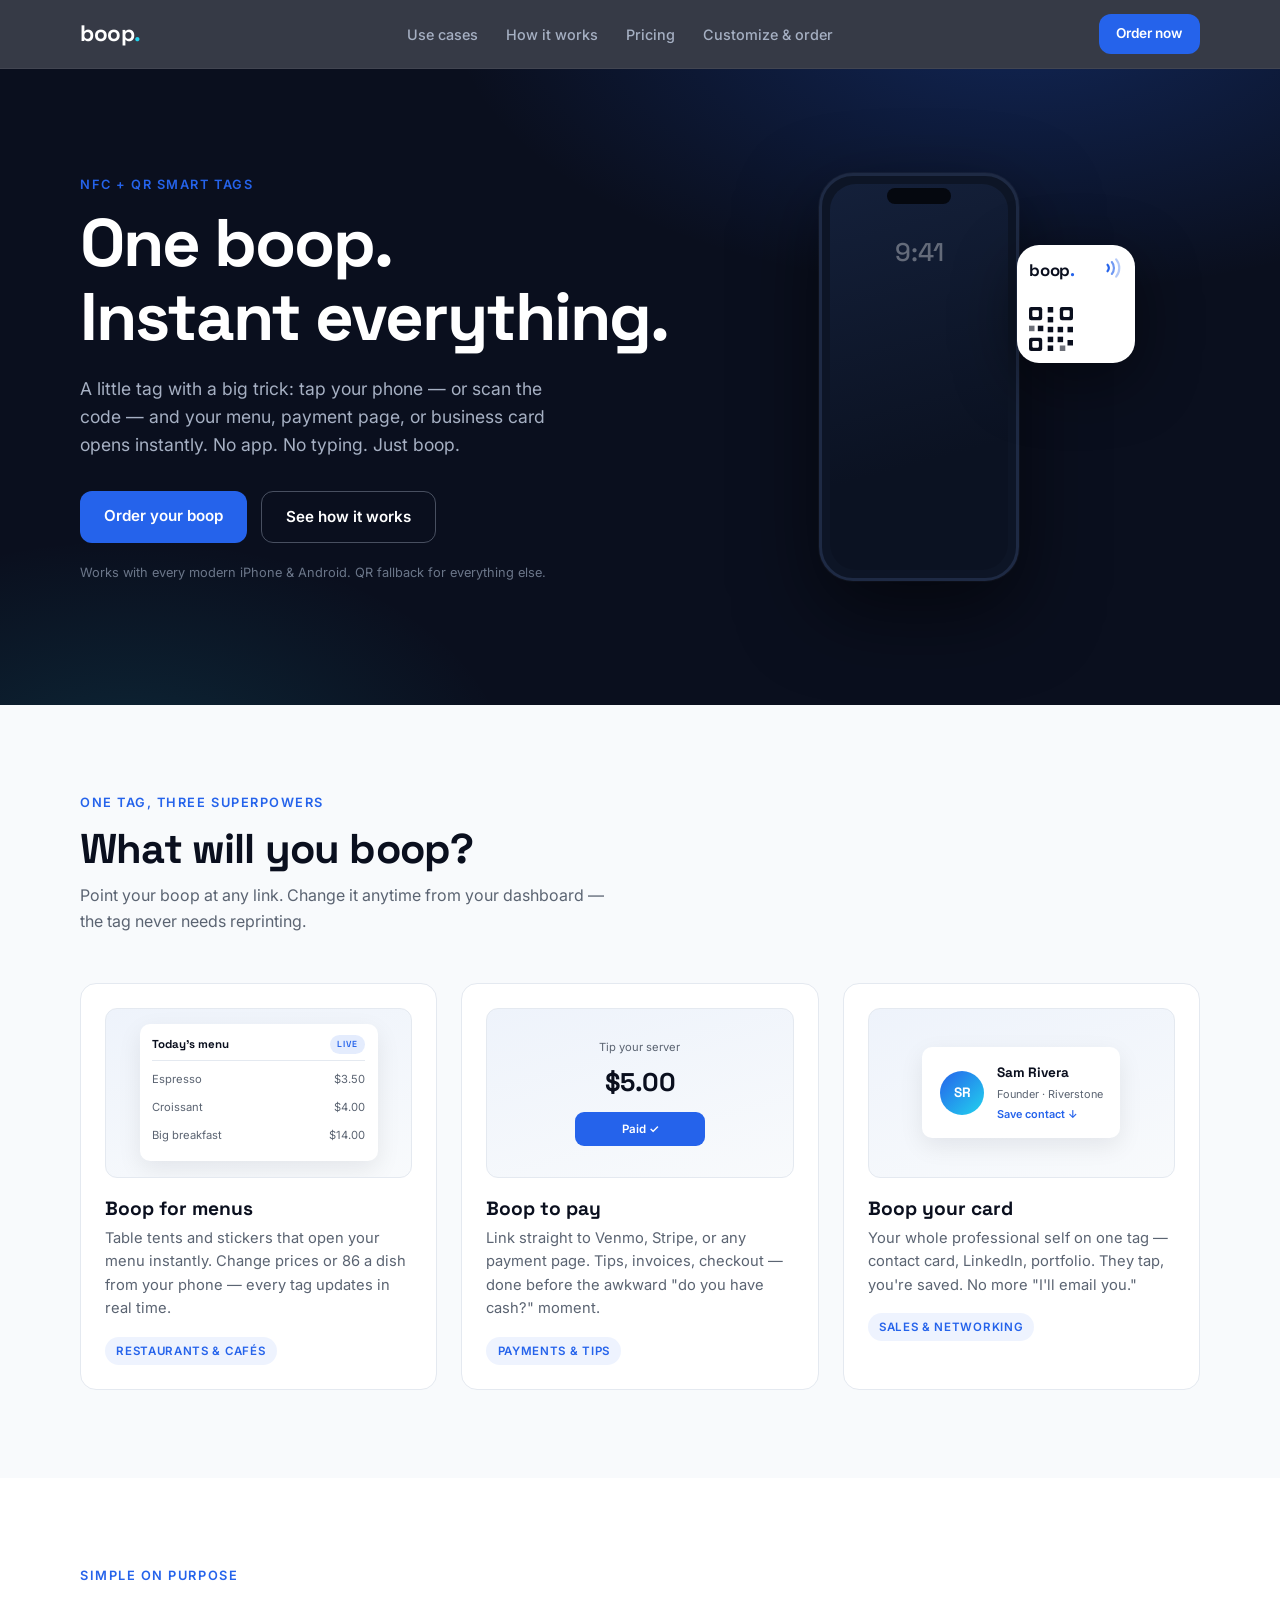
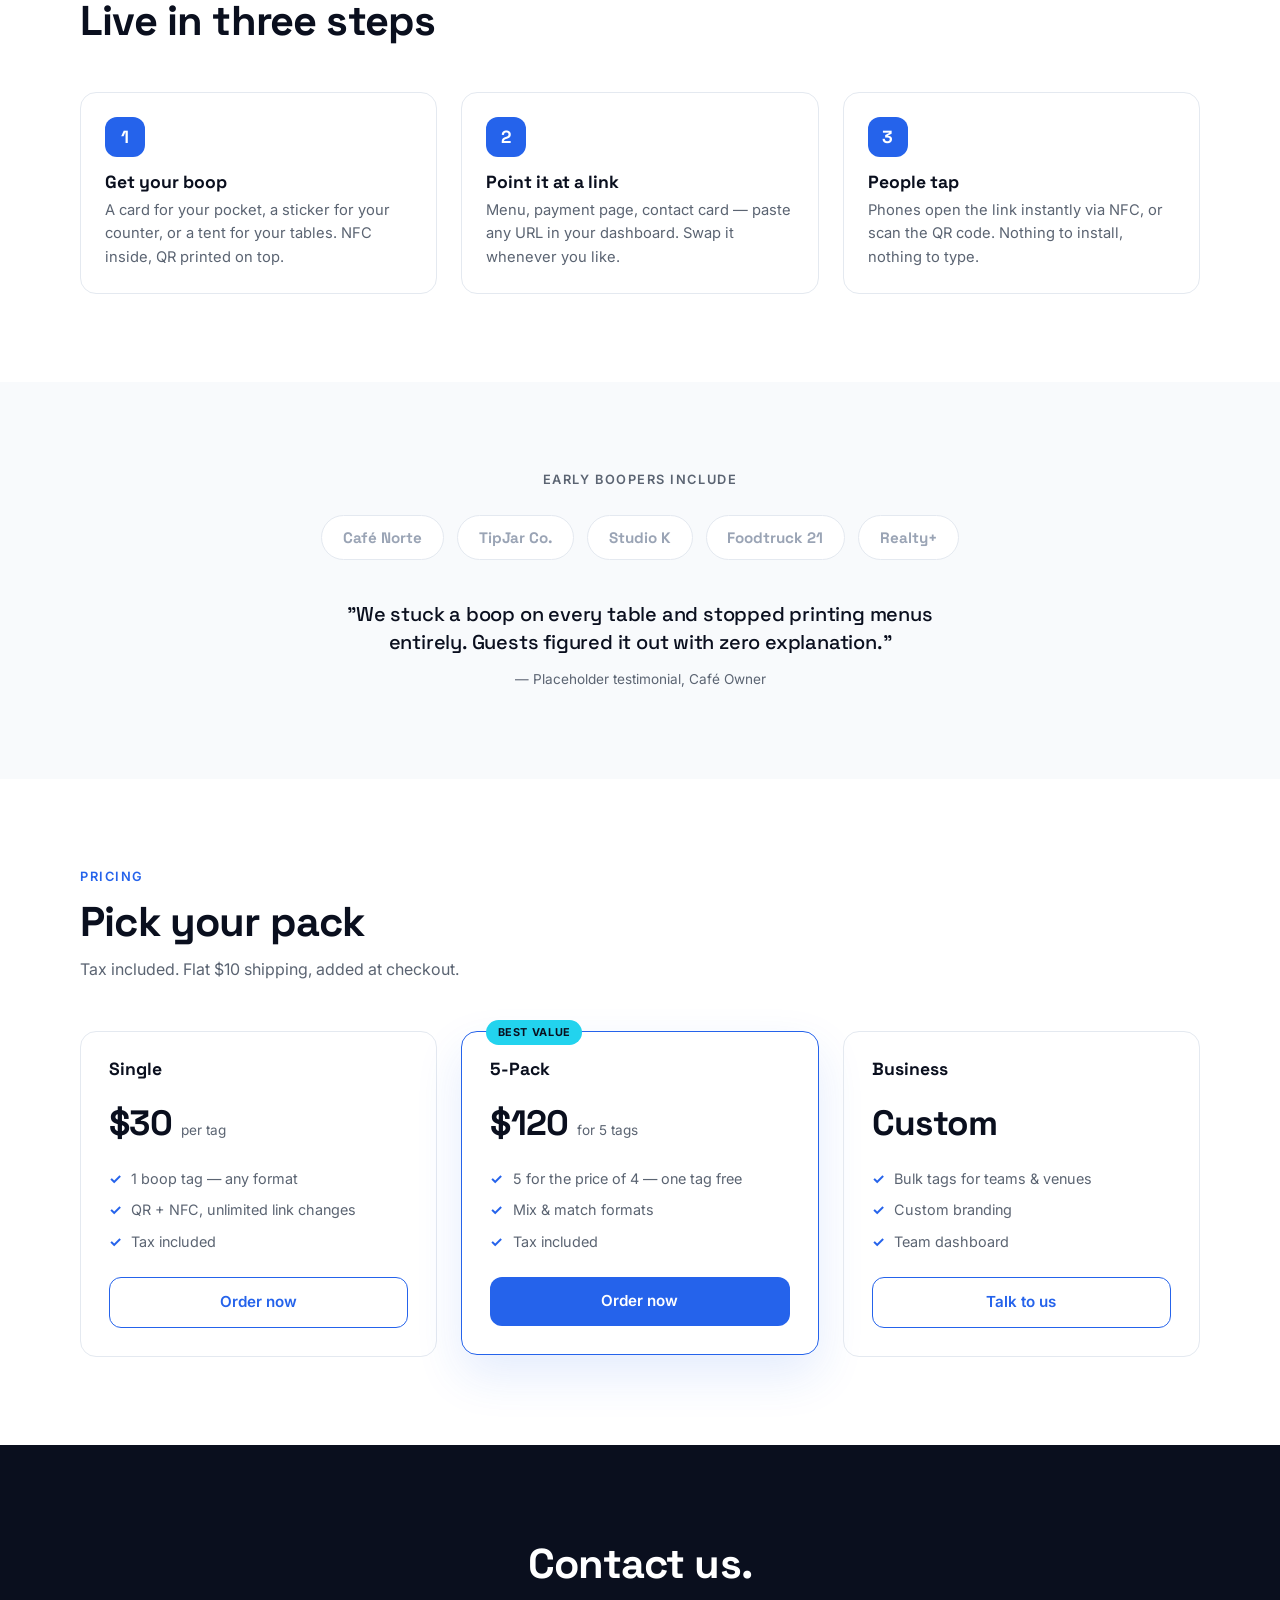
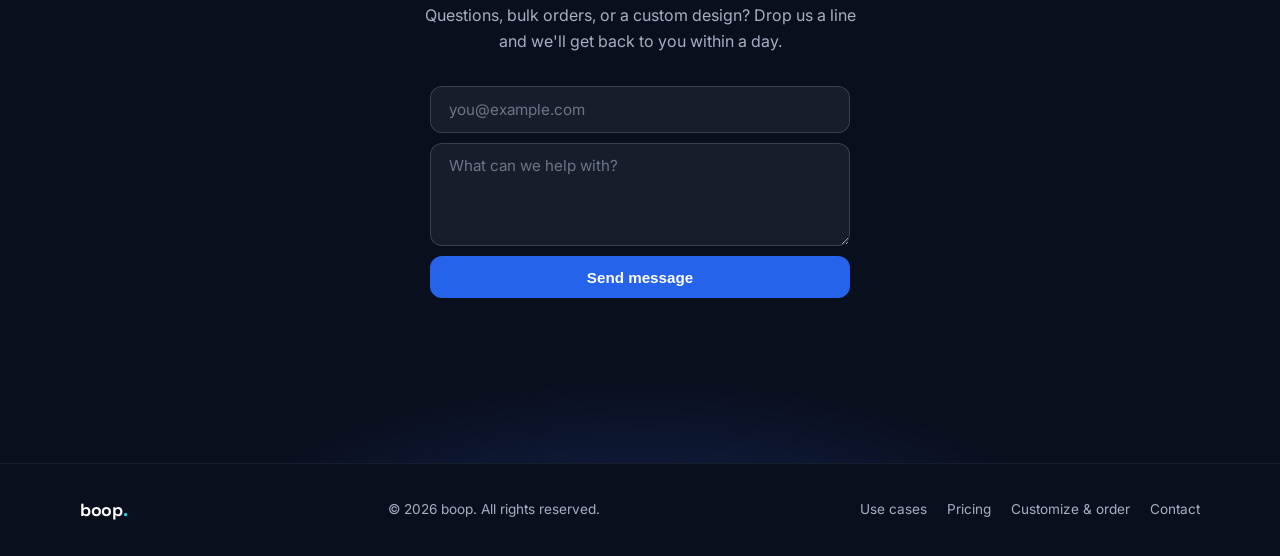
==== commit f3d427d3: "Add flat $10 shipping to Stripe checkout and order summary Stripe sessions now include a fixed $10 "" ====
--- a/index.html
+++ b/index.html
@@ -230,7 +230,7 @@
       <div class="container">
         <p class="eyebrow reveal">Pricing</p>
         <h2 class="reveal">Pick your pack</h2>
-        <p class="section-sub reveal">Tax included. Shipping is calculated at checkout.</p>
+        <p class="section-sub reveal">Tax included. Flat $10 shipping, added at checkout.</p>
         <div class="price-grid">
           <div class="price-card reveal">
             <h3>Single</h3>
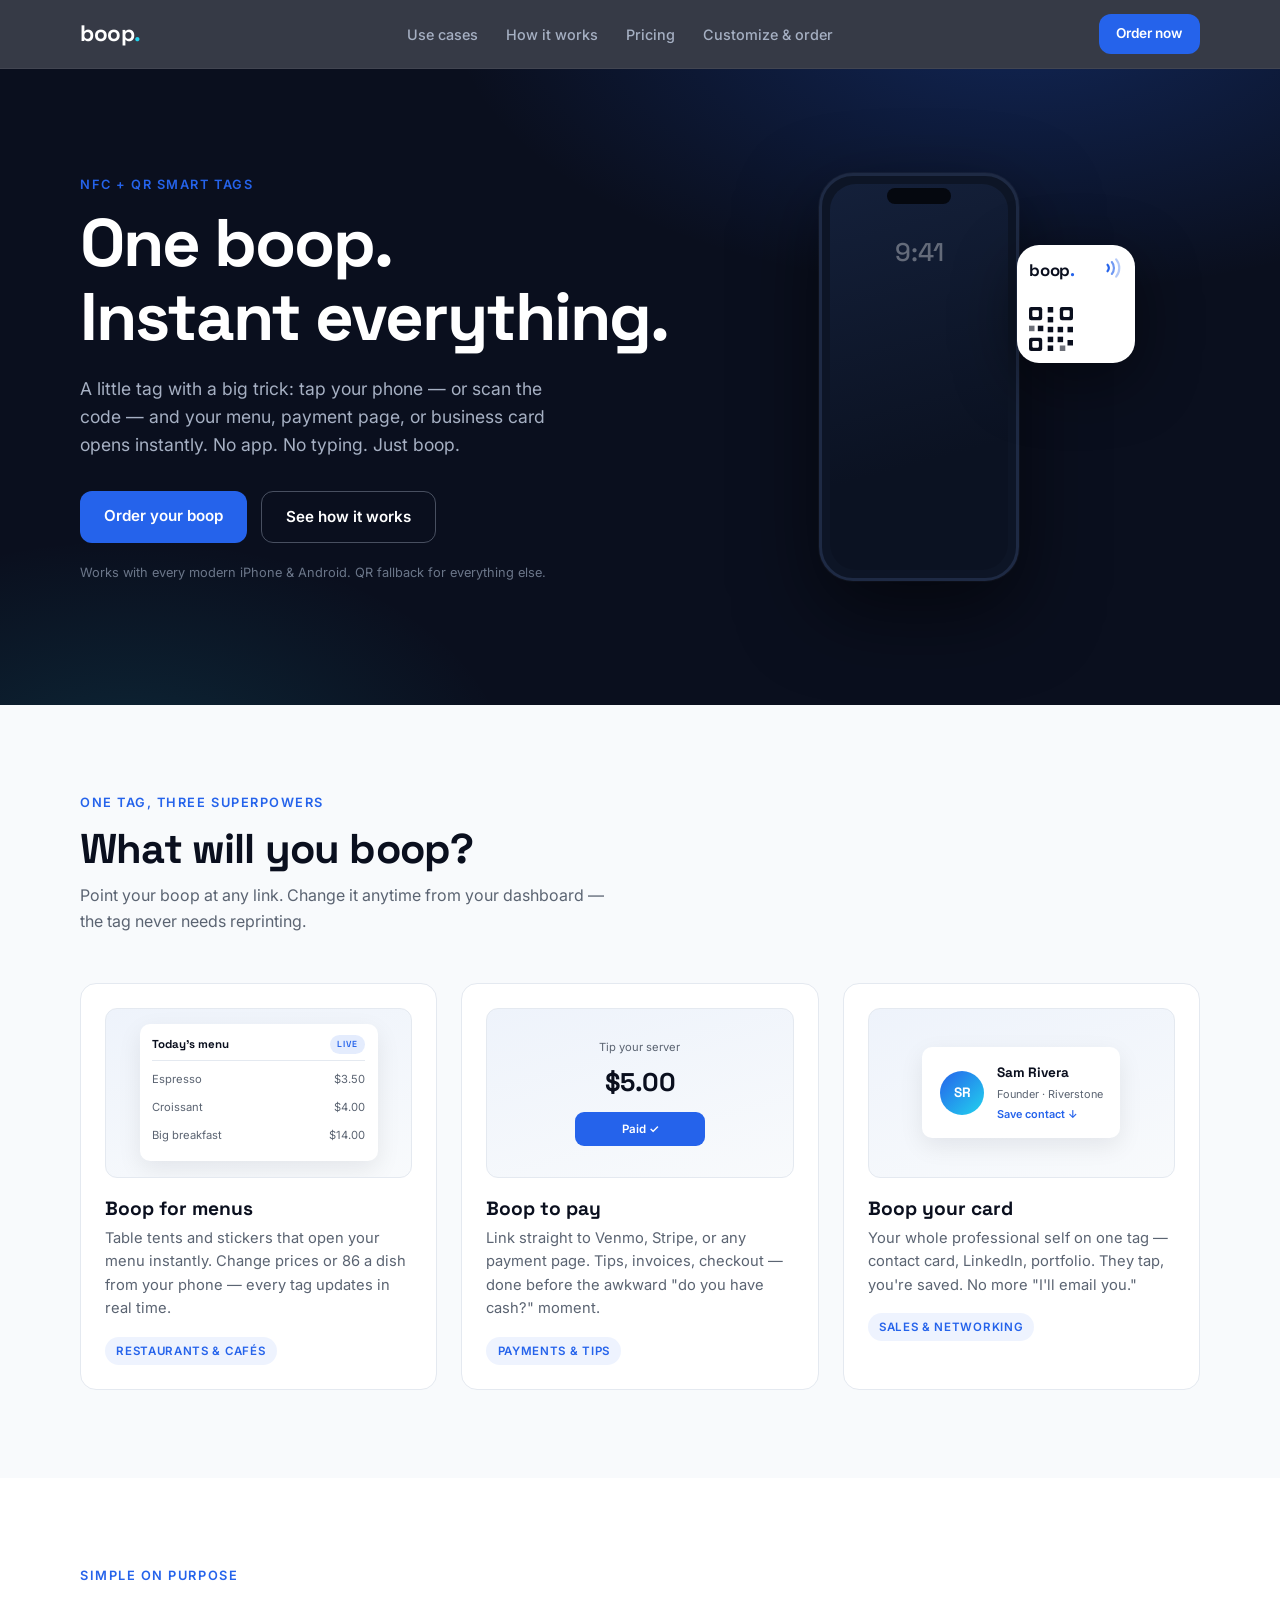
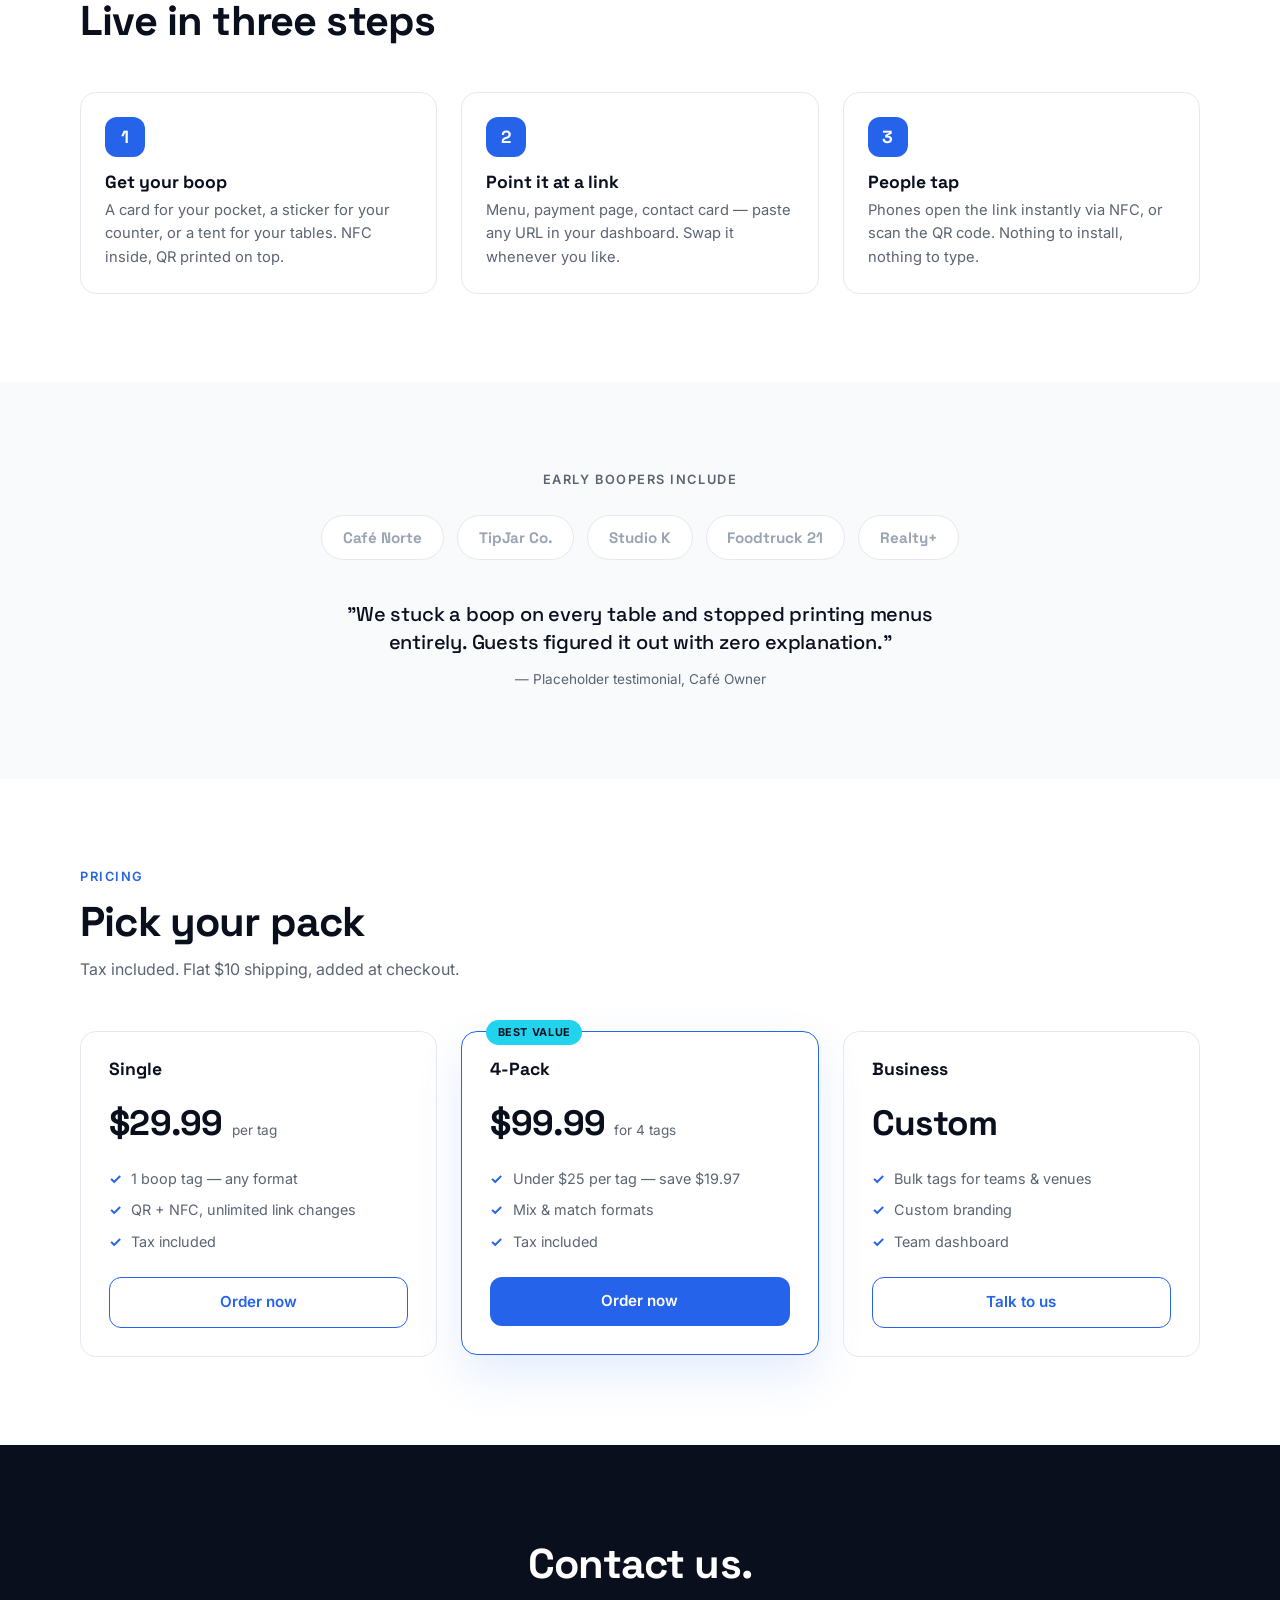
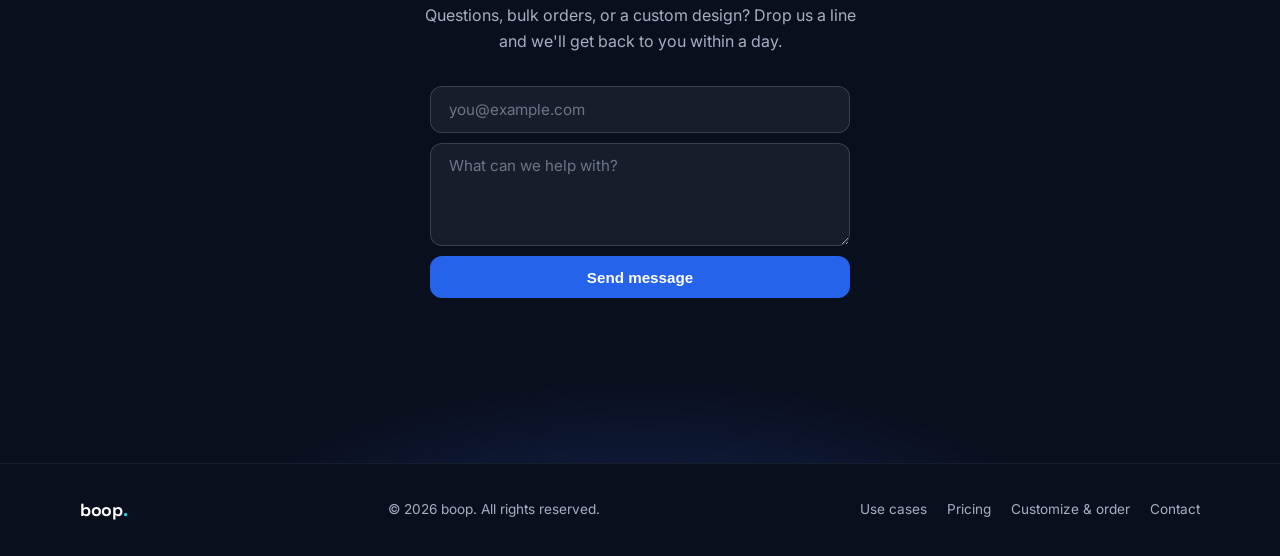
==== commit 4ed41d2d: "Reprice: $29.99 per tag, $99.99 4-pack bundle Every 4 tags ring up as a $99.99 bundle line item on S" ====
--- a/index.html
+++ b/index.html
@@ -234,7 +234,7 @@
         <div class="price-grid">
           <div class="price-card reveal">
             <h3>Single</h3>
-            <p class="price"><span class="price-num">$30</span> per tag</p>
+            <p class="price"><span class="price-num">$29.99</span> per tag</p>
             <ul>
               <li>1 boop tag — any format</li>
               <li>QR + NFC, unlimited link changes</li>
@@ -244,10 +244,10 @@
           </div>
           <div class="price-card price-card-featured reveal">
             <span class="badge">Best value</span>
-            <h3>5-Pack</h3>
-            <p class="price"><span class="price-num">$120</span> for 5 tags</p>
+            <h3>4-Pack</h3>
+            <p class="price"><span class="price-num">$99.99</span> for 4 tags</p>
             <ul>
-              <li>5 for the price of 4 — one tag free</li>
+              <li>Under $25 per tag — save $19.97</li>
               <li>Mix &amp; match formats</li>
               <li>Tax included</li>
             </ul>
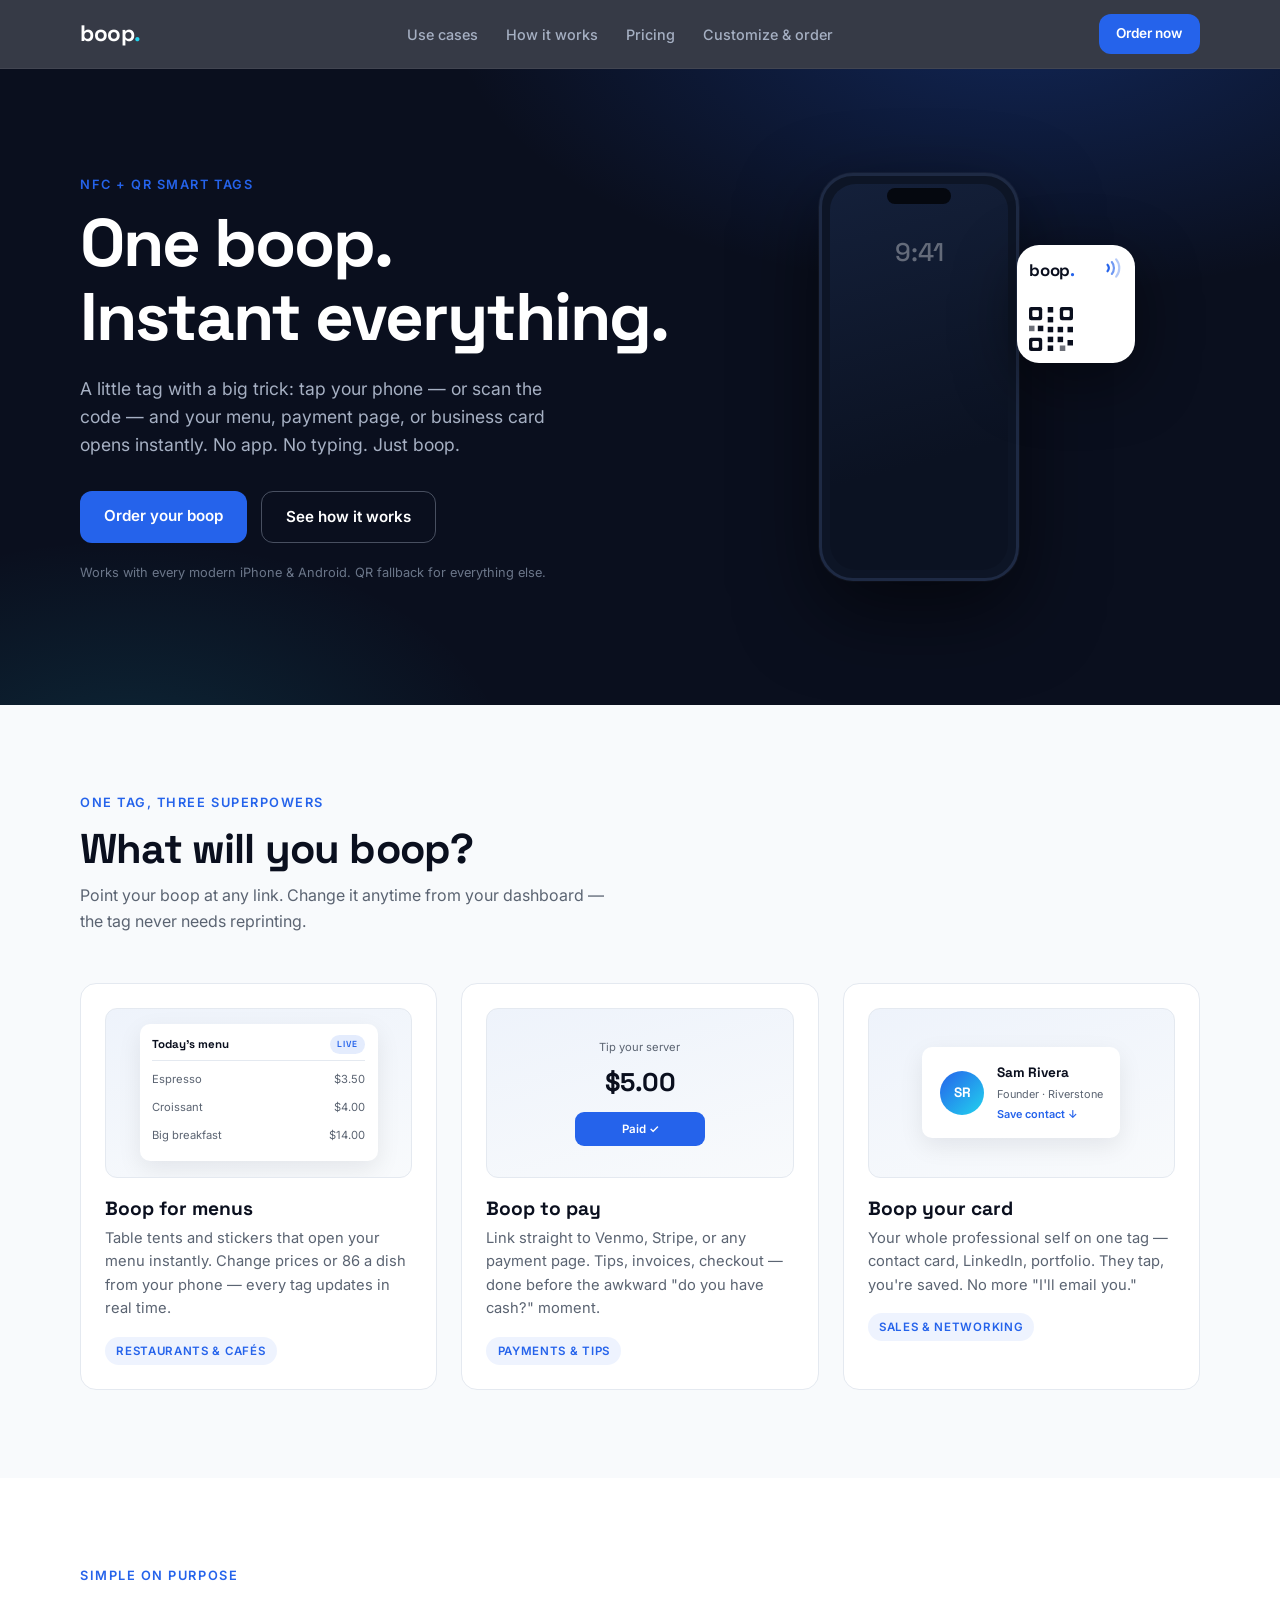
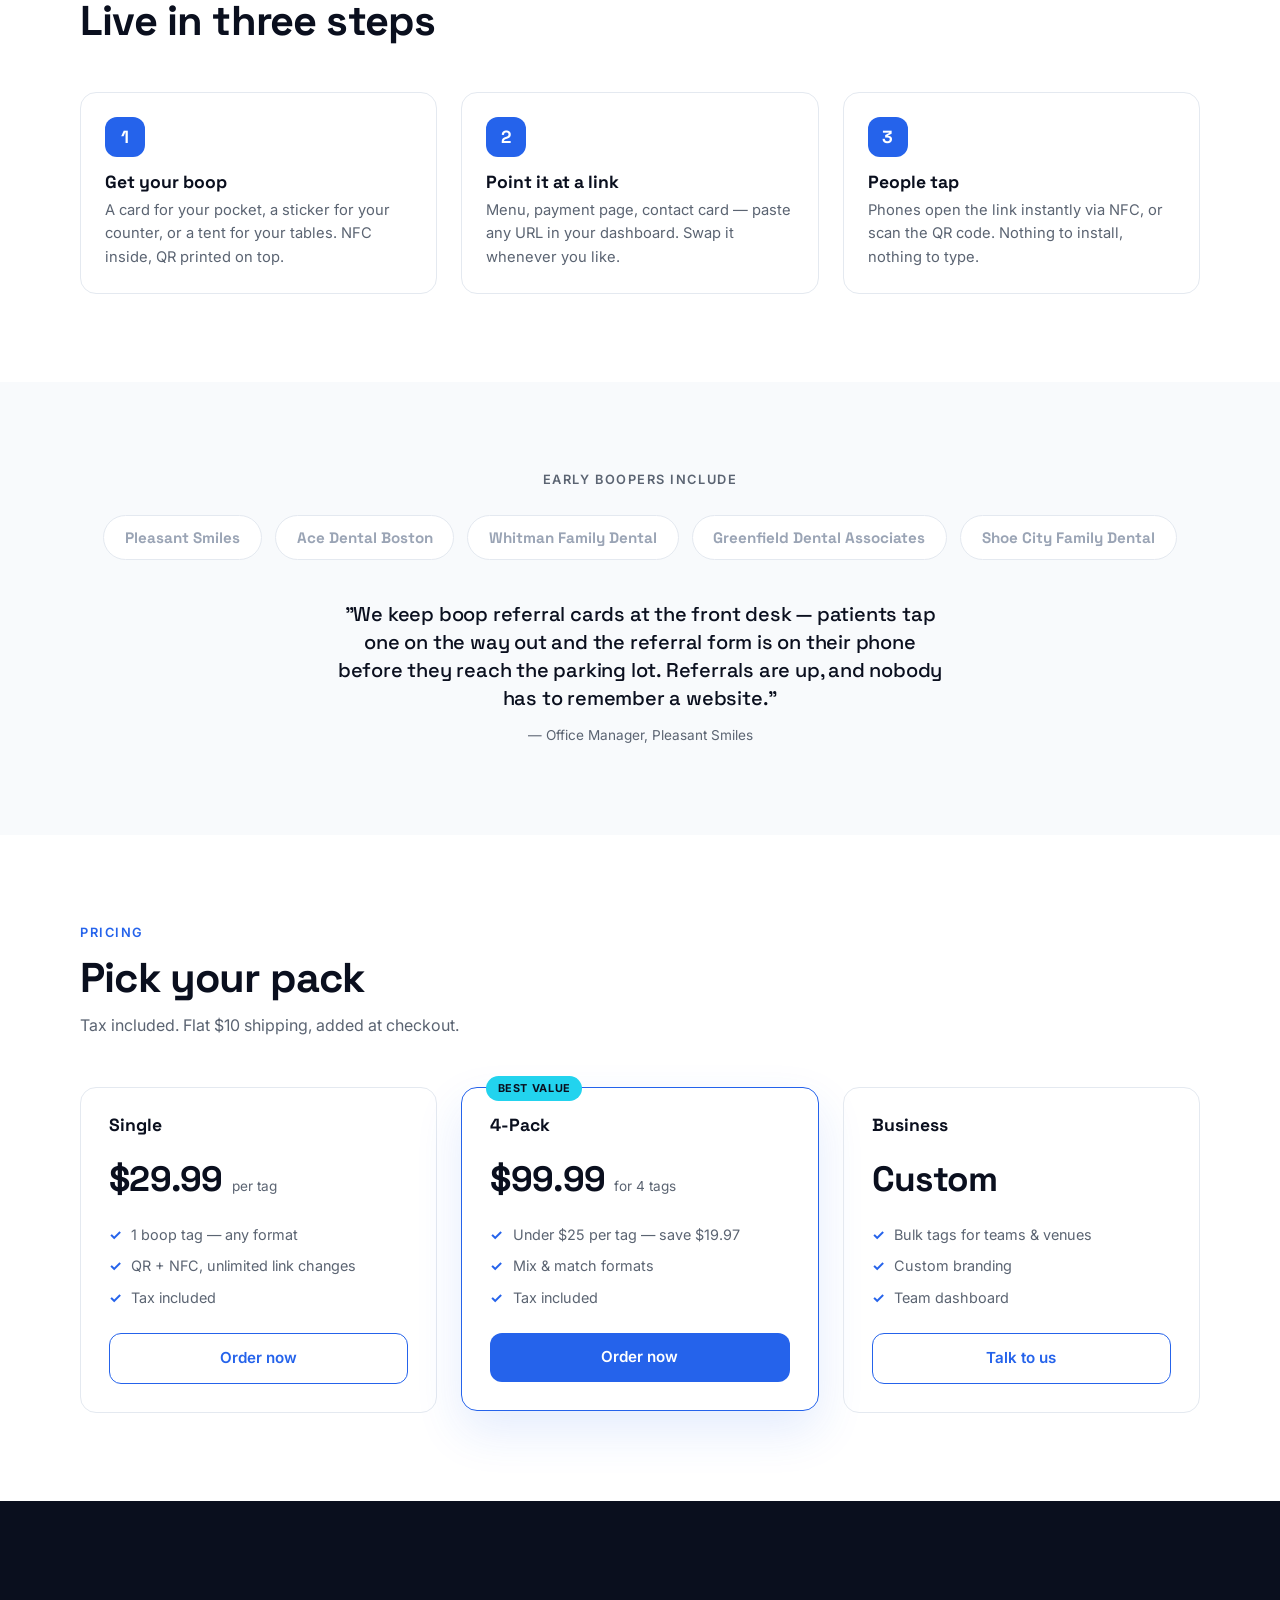
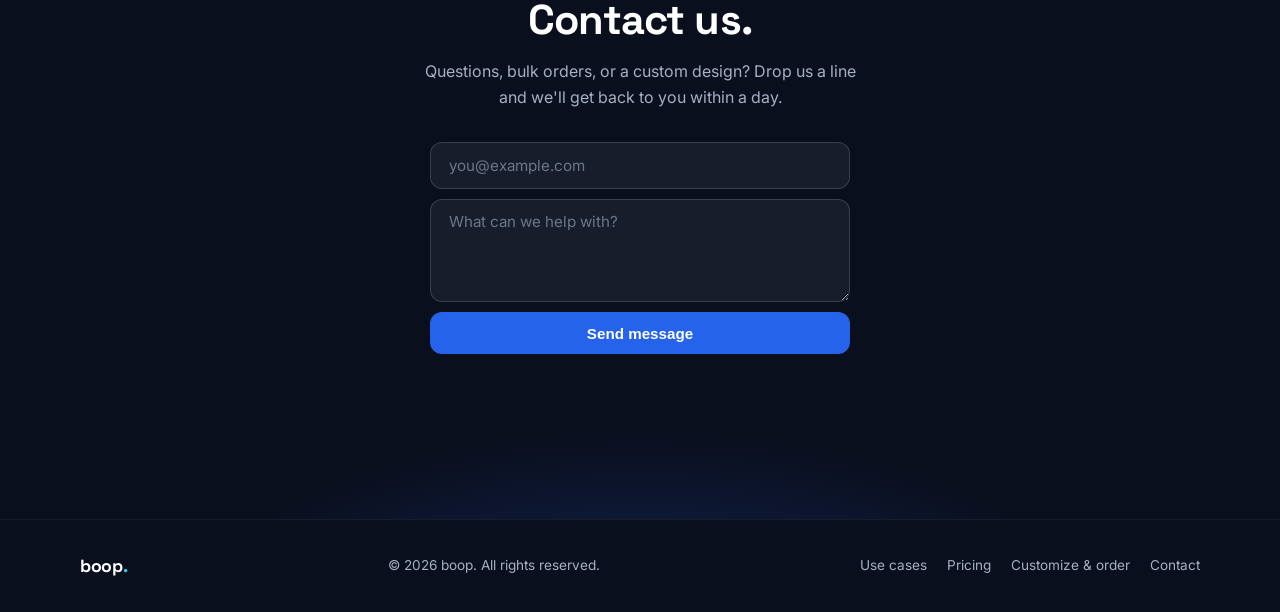
==== commit a1d9d095: "Replace social proof placeholders with dental practices Logo chips list Pleasant Smiles, Ace Dental " ====
--- a/index.html
+++ b/index.html
@@ -20,9 +20,9 @@
         <a href="#use-cases">Use cases</a>
         <a href="#how">How it works</a>
         <a href="#pricing">Pricing</a>
-        <a href="customize.html">Customize &amp; order</a>
+        <a href="/customize">Customize &amp; order</a>
       </nav>
-      <a href="customize.html" class="btn btn-small">Order now</a>
+      <a href="/customize" class="btn btn-small">Order now</a>
     </div>
   </header>
 
@@ -36,7 +36,7 @@
           <h1>One boop.<br />Instant everything.</h1>
           <p class="sub">A little tag with a big trick: tap your phone — or scan the code — and your menu, payment page, or business card opens instantly. No app. No typing. Just boop.</p>
           <div class="hero-ctas">
-            <a href="customize.html" class="btn">Order your boop</a>
+            <a href="/customize" class="btn">Order your boop</a>
             <a href="#how" class="btn btn-ghost">See how it works</a>
           </div>
           <p class="hero-note">Works with every modern iPhone &amp; Android. QR fallback for everything else.</p>
@@ -210,17 +210,15 @@
       <div class="container">
         <p class="proof-label reveal">Early boopers include</p>
         <div class="logo-row reveal">
-          <!-- Placeholder logos — replace with real customers -->
-          <span class="logo-chip">Café Norte</span>
-          <span class="logo-chip">TipJar Co.</span>
-          <span class="logo-chip">Studio K</span>
-          <span class="logo-chip">Foodtruck 21</span>
-          <span class="logo-chip">Realty+</span>
+          <span class="logo-chip">Pleasant Smiles</span>
+          <span class="logo-chip">Ace Dental Boston</span>
+          <span class="logo-chip">Whitman Family Dental</span>
+          <span class="logo-chip">Greenfield Dental Associates</span>
+          <span class="logo-chip">Shoe City Family Dental</span>
         </div>
         <blockquote class="quote reveal">
-          <!-- Placeholder testimonial — replace with a real quote -->
-          <p>"We stuck a boop on every table and stopped printing menus entirely. Guests figured it out with zero explanation."</p>
-          <cite>— Placeholder testimonial, Café Owner</cite>
+          <p>"We keep boop referral cards at the front desk — patients tap one on the way out and the referral form is on their phone before they reach the parking lot. Referrals are up, and nobody has to remember a website."</p>
+          <cite>— Office Manager, Pleasant Smiles</cite>
         </blockquote>
       </div>
     </section>
@@ -240,7 +238,7 @@
               <li>QR + NFC, unlimited link changes</li>
               <li>Tax included</li>
             </ul>
-            <a href="customize.html" class="btn btn-outline">Order now</a>
+            <a href="/customize" class="btn btn-outline">Order now</a>
           </div>
           <div class="price-card price-card-featured reveal">
             <span class="badge">Best value</span>
@@ -251,7 +249,7 @@
               <li>Mix &amp; match formats</li>
               <li>Tax included</li>
             </ul>
-            <a href="customize.html" class="btn">Order now</a>
+            <a href="/customize" class="btn">Order now</a>
           </div>
           <div class="price-card reveal">
             <h3>Business</h3>
@@ -292,7 +290,7 @@
       <nav class="footer-links" aria-label="Footer">
         <a href="#use-cases">Use cases</a>
         <a href="#pricing">Pricing</a>
-        <a href="customize.html">Customize &amp; order</a>
+        <a href="/customize">Customize &amp; order</a>
         <a href="#contact">Contact</a>
       </nav>
     </div>
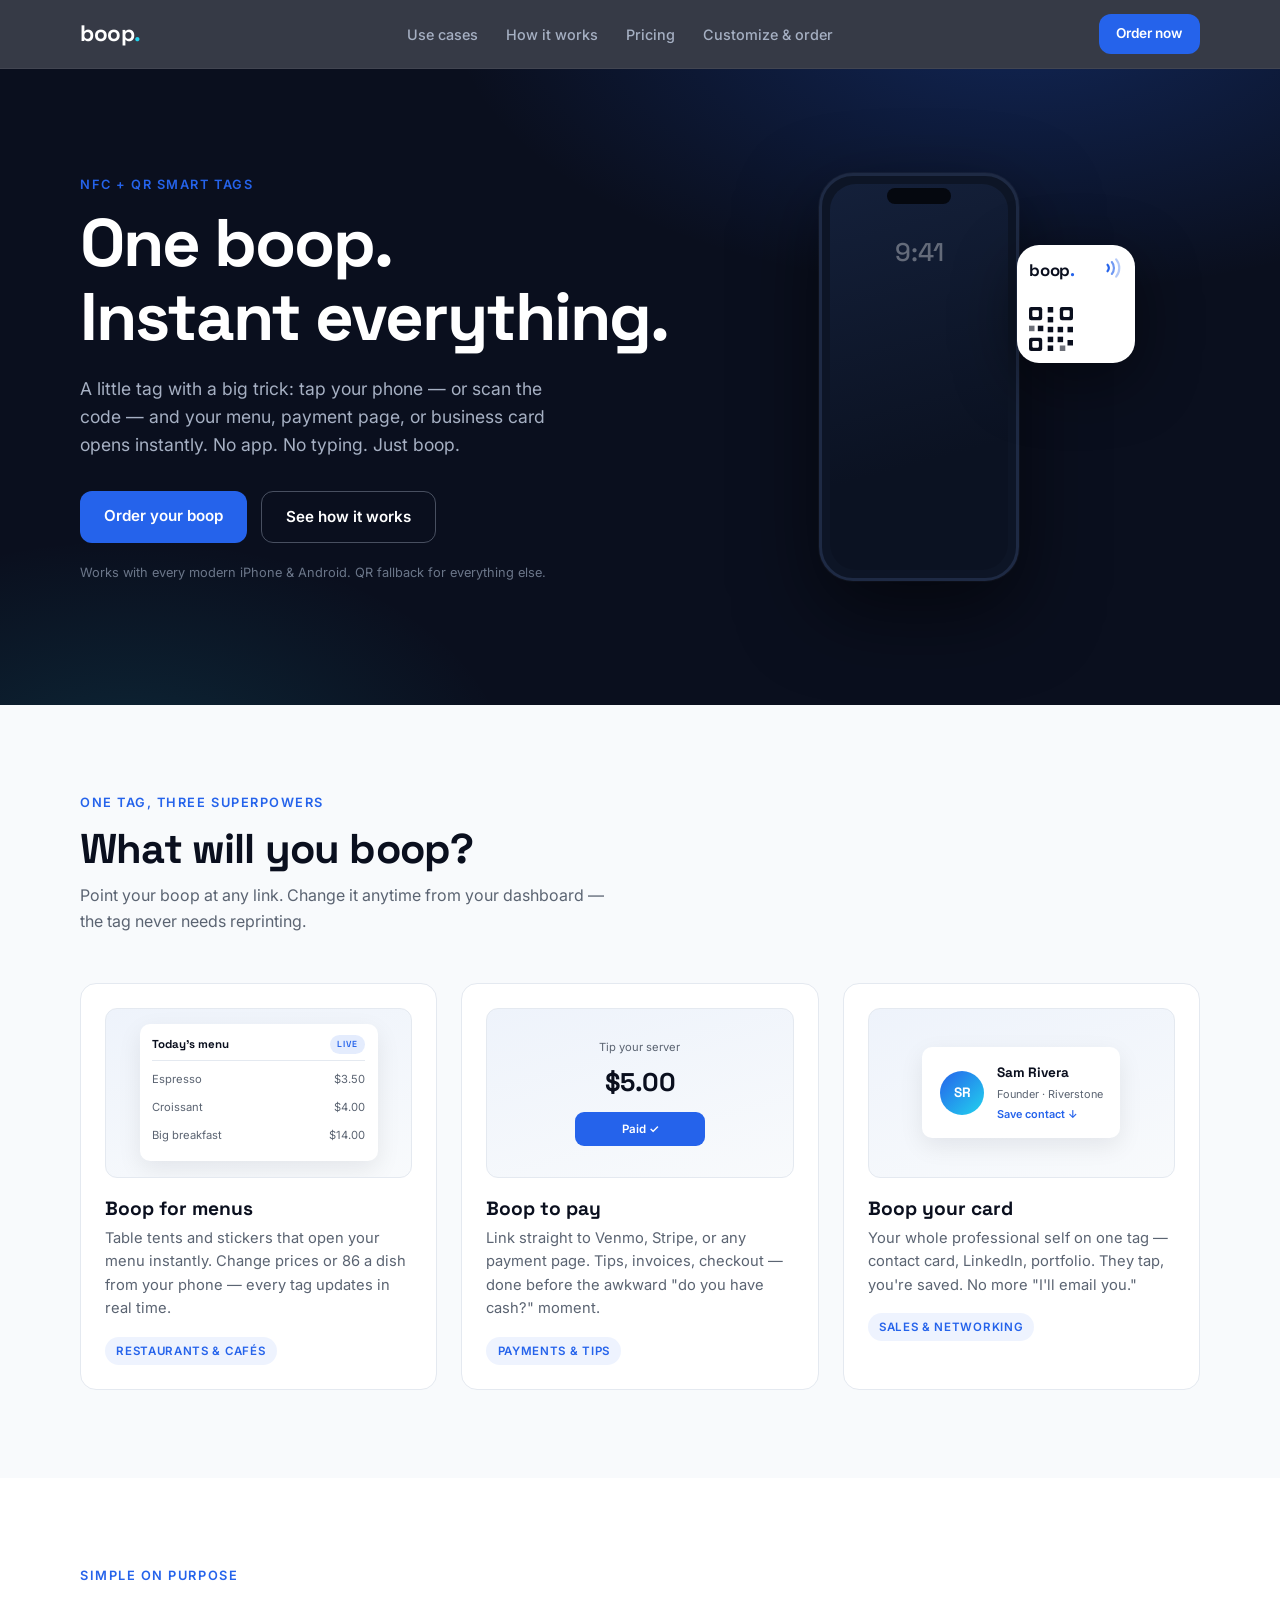
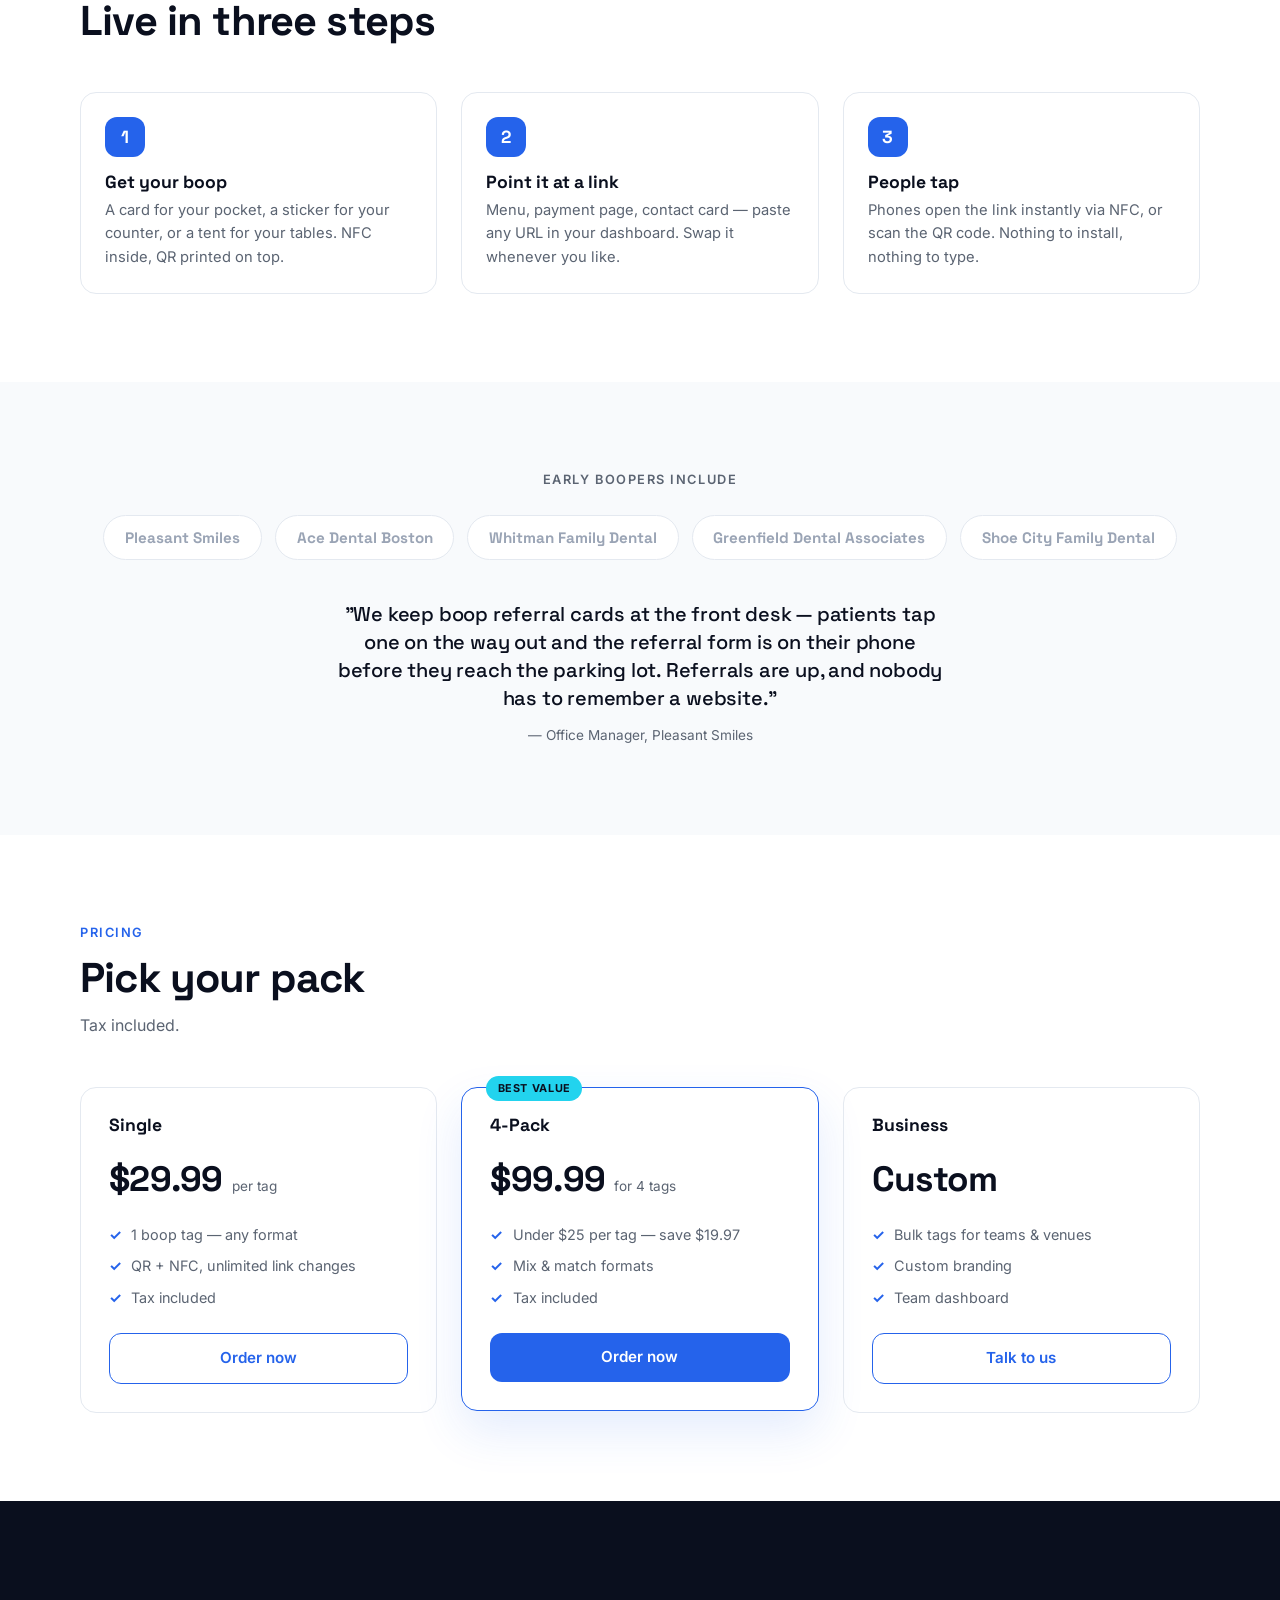
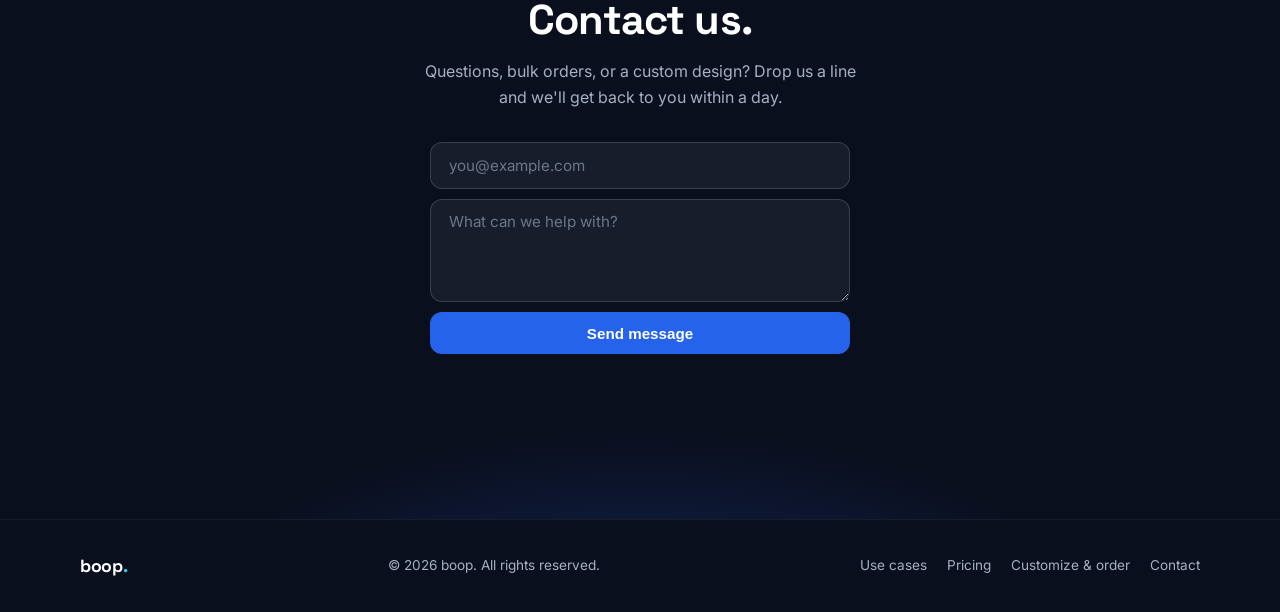
==== commit 86608ae1: "Make shipping optional: $10 standard or free local pickup Stripe sessions offer two shipping options" ====
--- a/index.html
+++ b/index.html
@@ -228,7 +228,7 @@
       <div class="container">
         <p class="eyebrow reveal">Pricing</p>
         <h2 class="reveal">Pick your pack</h2>
-        <p class="section-sub reveal">Tax included. Flat $10 shipping, added at checkout.</p>
+        <p class="section-sub reveal">Tax included.</p>
         <div class="price-grid">
           <div class="price-card reveal">
             <h3>Single</h3>
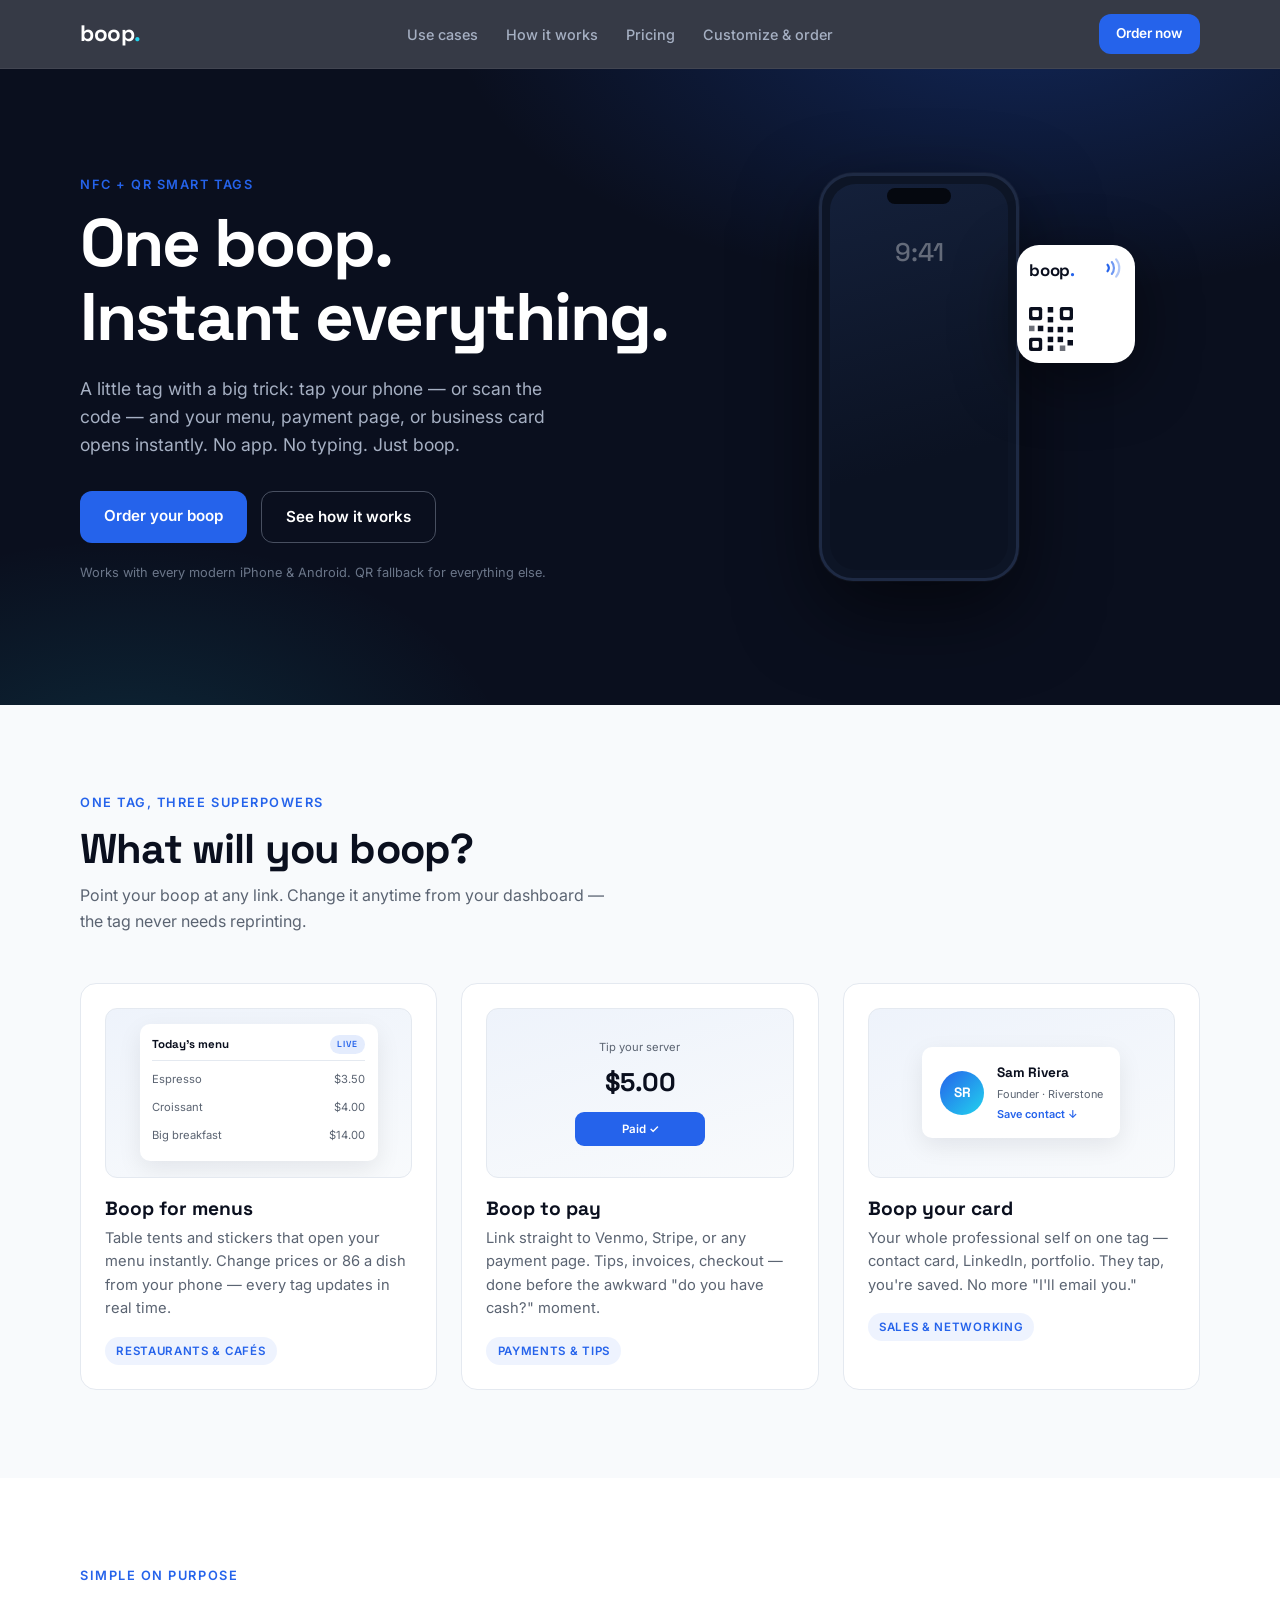
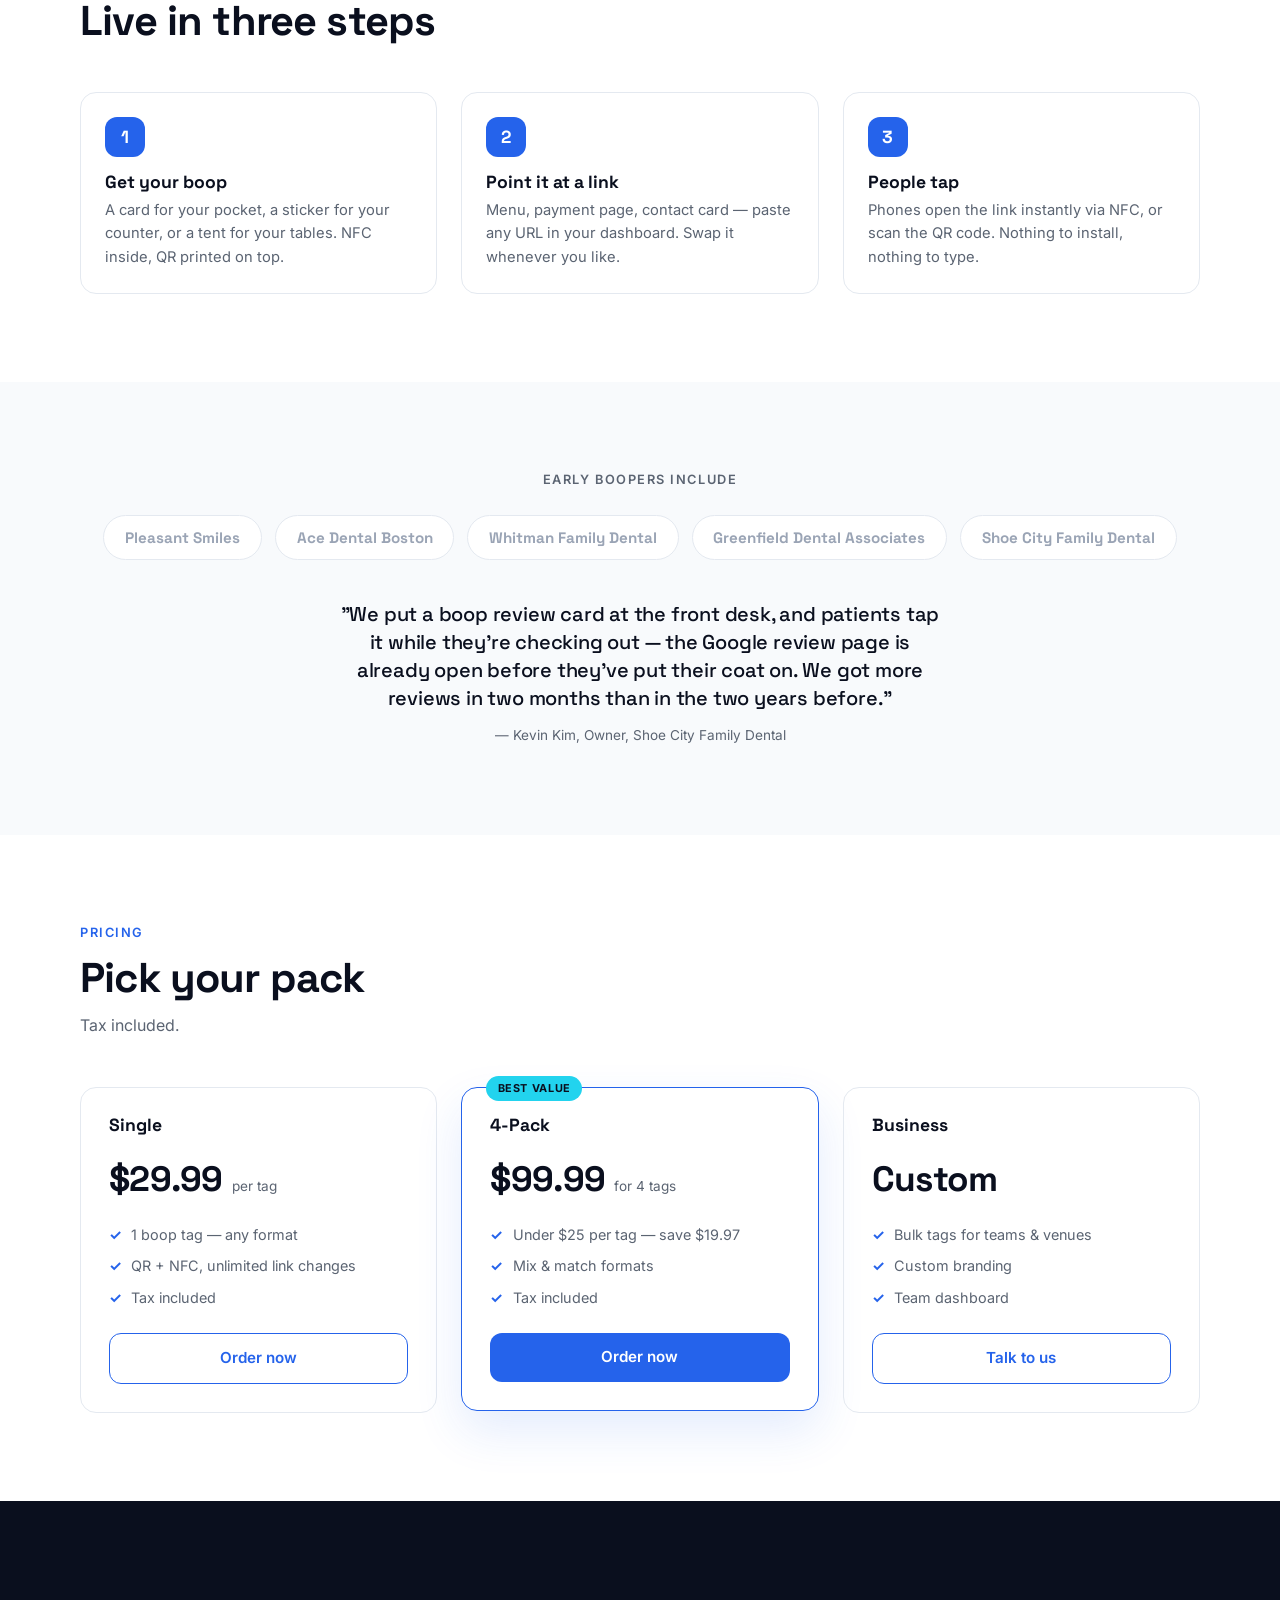
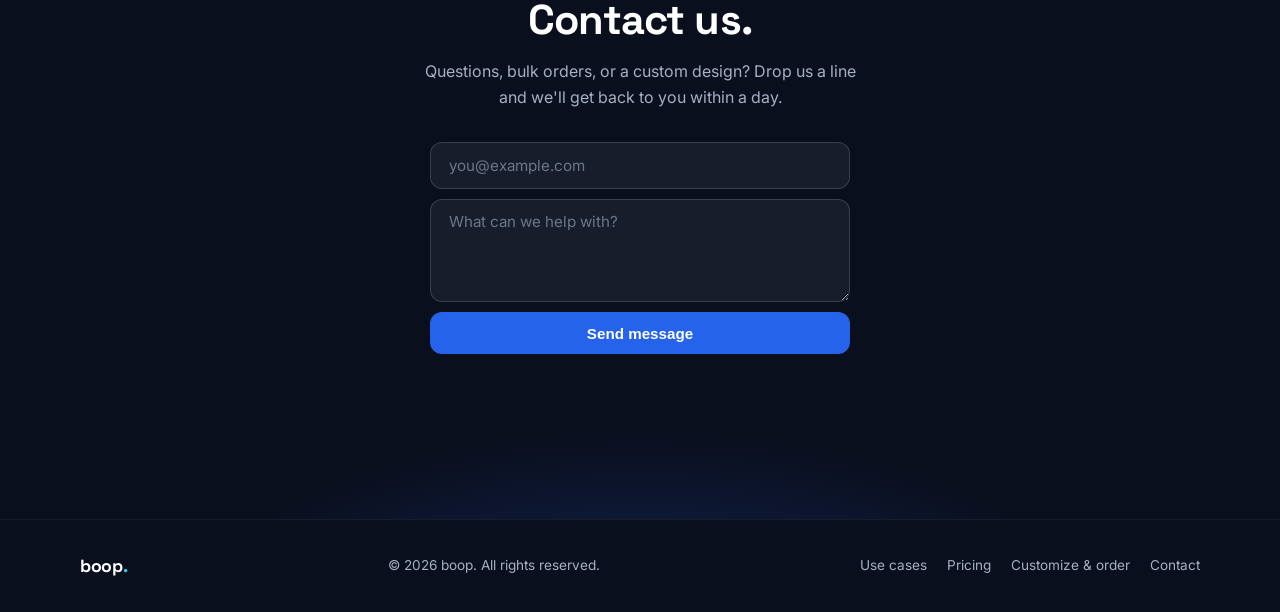
==== commit 0d34355f: "Attribute testimonial to Kevin Kim, make it about Google reviews Co-Authored-By: Claude Fable 5 <nor" ====
--- a/index.html
+++ b/index.html
@@ -217,8 +217,8 @@
           <span class="logo-chip">Shoe City Family Dental</span>
         </div>
         <blockquote class="quote reveal">
-          <p>"We keep boop referral cards at the front desk — patients tap one on the way out and the referral form is on their phone before they reach the parking lot. Referrals are up, and nobody has to remember a website."</p>
-          <cite>— Office Manager, Pleasant Smiles</cite>
+          <p>"We put a boop review card at the front desk, and patients tap it while they're checking out — the Google review page is already open before they've put their coat on. We got more reviews in two months than in the two years before."</p>
+          <cite>— Kevin Kim, Owner, Shoe City Family Dental</cite>
         </blockquote>
       </div>
     </section>
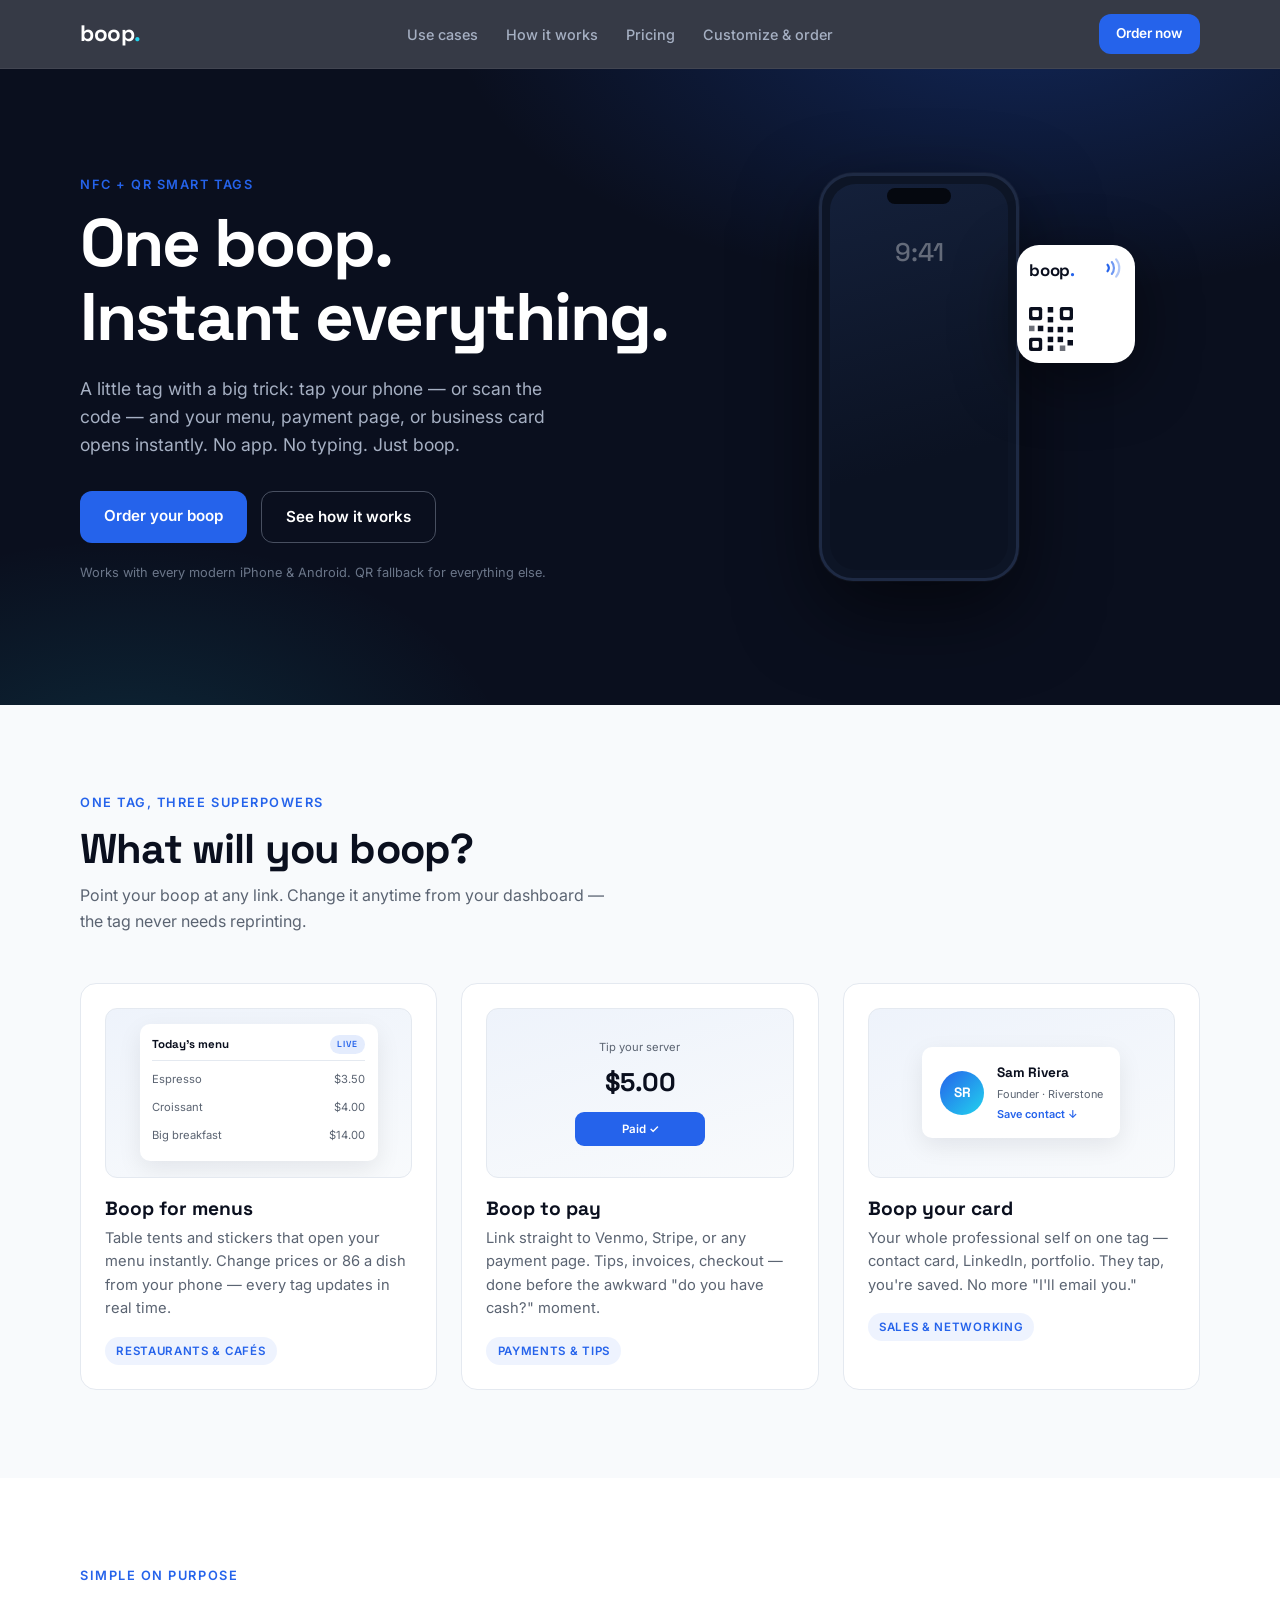
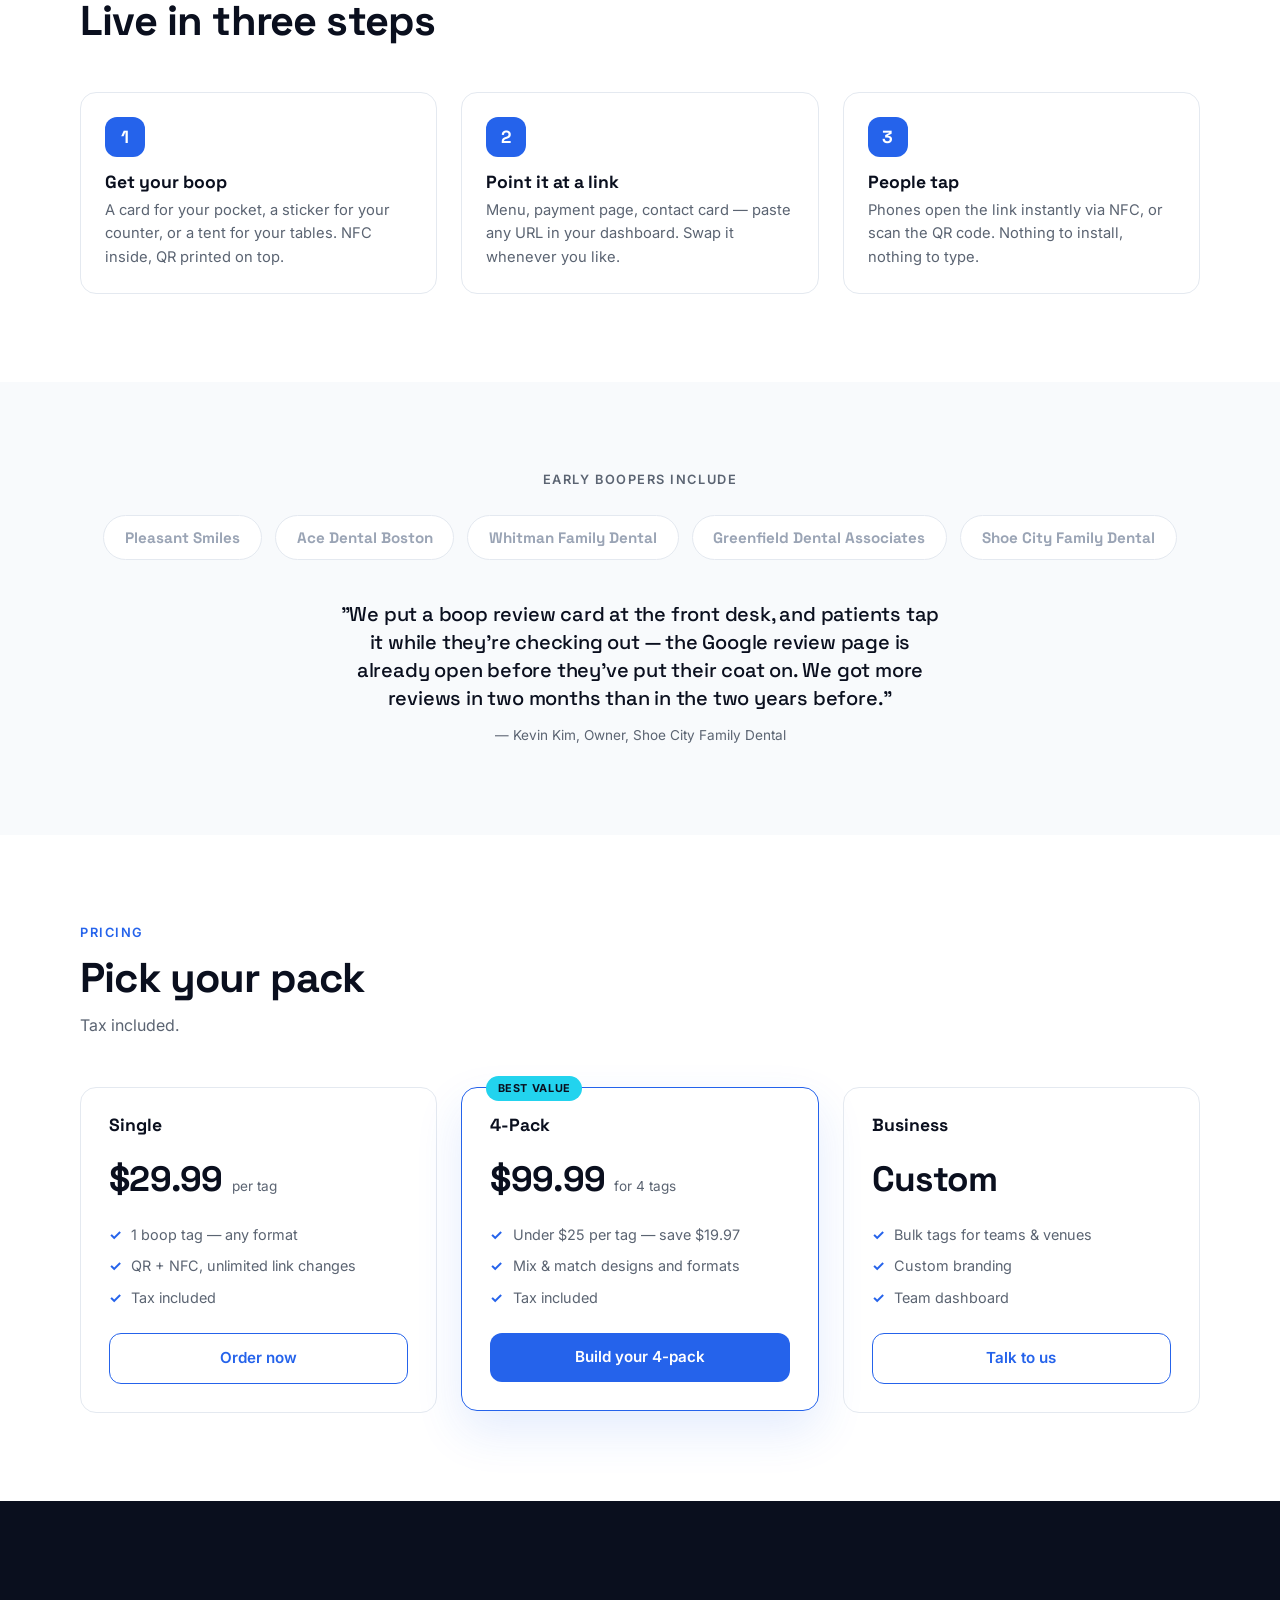
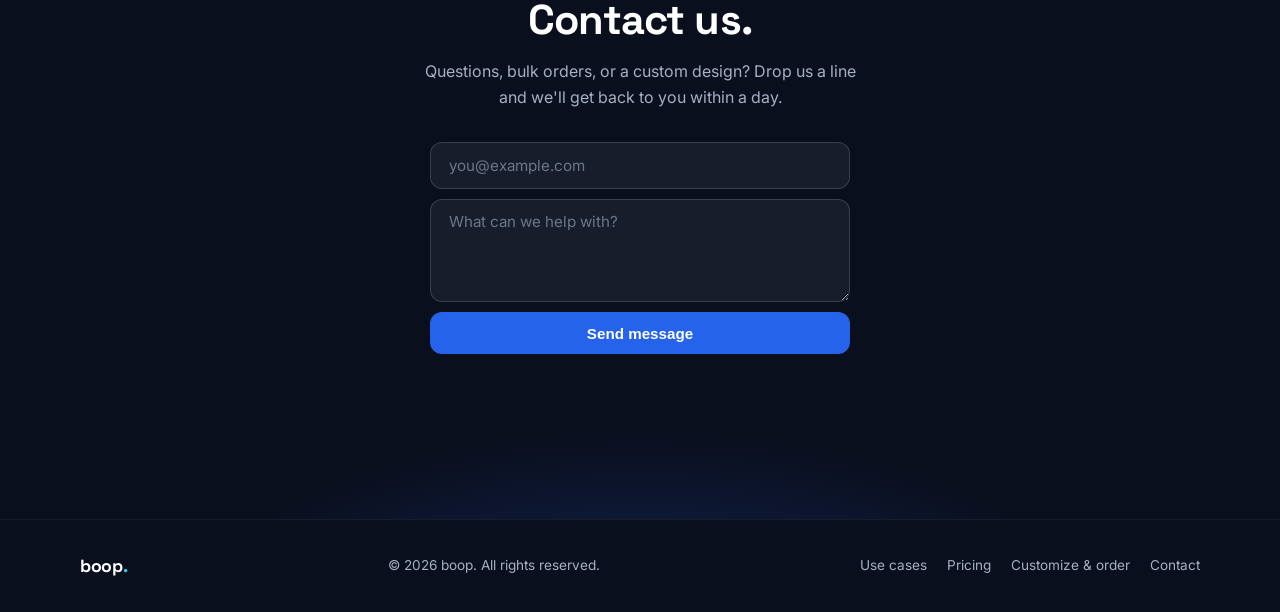
==== commit 5e2e9829: "Multi-design packs, framed 5x7 preview, drop table tent format The design studio gains "+ Add & desi" ====
--- a/index.html
+++ b/index.html
@@ -246,10 +246,10 @@
             <p class="price"><span class="price-num">$99.99</span> for 4 tags</p>
             <ul>
               <li>Under $25 per tag — save $19.97</li>
-              <li>Mix &amp; match formats</li>
+              <li>Mix &amp; match designs and formats</li>
               <li>Tax included</li>
             </ul>
-            <a href="/customize" class="btn">Order now</a>
+            <a href="/customize?pack=4" class="btn">Build your 4-pack</a>
           </div>
           <div class="price-card reveal">
             <h3>Business</h3>
--- a/styles.css
+++ b/styles.css
@@ -1064,6 +1064,17 @@
   overflow: hidden;
   justify-content: flex-start;
 }
+/* The 5×7 display ships in a wooden picture frame — show it around the
+   front. Outer size grows so the printed face stays a true 220×308. */
+.preview-tag.format-five7:not(.pv-back) {
+  width: 244px;
+  height: 332px;
+  border: 12px solid #c9ab7e;
+  border-image: linear-gradient(140deg, #ead8b7 0%, #c3a274 28%, #ddc69f 52%, #a9895e 78%, #d6bc92 100%) 1;
+  border-radius: 0;
+  box-shadow: 0 0 0 1px #8a6f4c, 0 2px 0 rgba(255, 255, 255, 0.35) inset,
+    0 26px 56px rgba(10, 15, 30, 0.3);
+}
 .preview-tag.pv-back.format-five7 { padding: 20px; justify-content: center; }
 
 /* Poster elements hidden everywhere except the five7 front */
@@ -1533,15 +1544,45 @@
   transition: border-color 0.2s ease, color 0.2s ease;
 }
 .qty-btn:hover { border-color: var(--blue); color: var(--blue); }
-.options-panel input[type="number"]#qty {
-  width: 72px;
+.qty-row input[type="number"] {
+  width: 64px;
   text-align: center;
-  padding: 0.55rem 0.4rem;
+  padding: 0.55rem 0.3rem;
   font-family: var(--font-body);
   font-size: 0.95rem;
   border-radius: 10px;
   border: 1px solid var(--line);
   background: var(--paper);
+}
+
+/* Pack rows (multi-design order) */
+.pack-row {
+  display: flex;
+  align-items: center;
+  gap: 0.75rem;
+  padding: 0.75rem 0;
+  border-bottom: 1px solid var(--line);
+}
+.pack-row-info { flex: 1; display: flex; flex-direction: column; gap: 0.1rem; min-width: 0; }
+.pack-row-info strong { font-size: 0.9rem; }
+.pack-row-info span { font-size: 0.78rem; color: var(--muted); }
+.qty-row-compact .qty-btn { width: 32px; height: 32px; font-size: 1rem; }
+.qty-row-compact input[type="number"] { width: 52px; padding: 0.4rem 0.2rem; font-size: 0.9rem; }
+.pack-remove {
+  background: none;
+  border: none;
+  color: #b42318;
+  font-size: 0.95rem;
+  cursor: pointer;
+  padding: 0.3rem 0.4rem;
+}
+.co-design { display: flex; flex-direction: column; align-items: center; gap: 1.5rem; }
+.co-design + .co-design { margin-top: 2.5rem; padding-top: 2rem; border-top: 1px solid var(--line); }
+.co-design-title {
+  font-family: var(--font-head);
+  font-weight: 700;
+  font-size: 0.92rem;
+  align-self: flex-start;
 }
 .qty-unit { font-size: 0.88rem; color: var(--muted); margin-left: 0.3rem; }
 .qty-hint { font-size: 0.8rem; color: var(--muted); margin-top: 0.6rem; }
